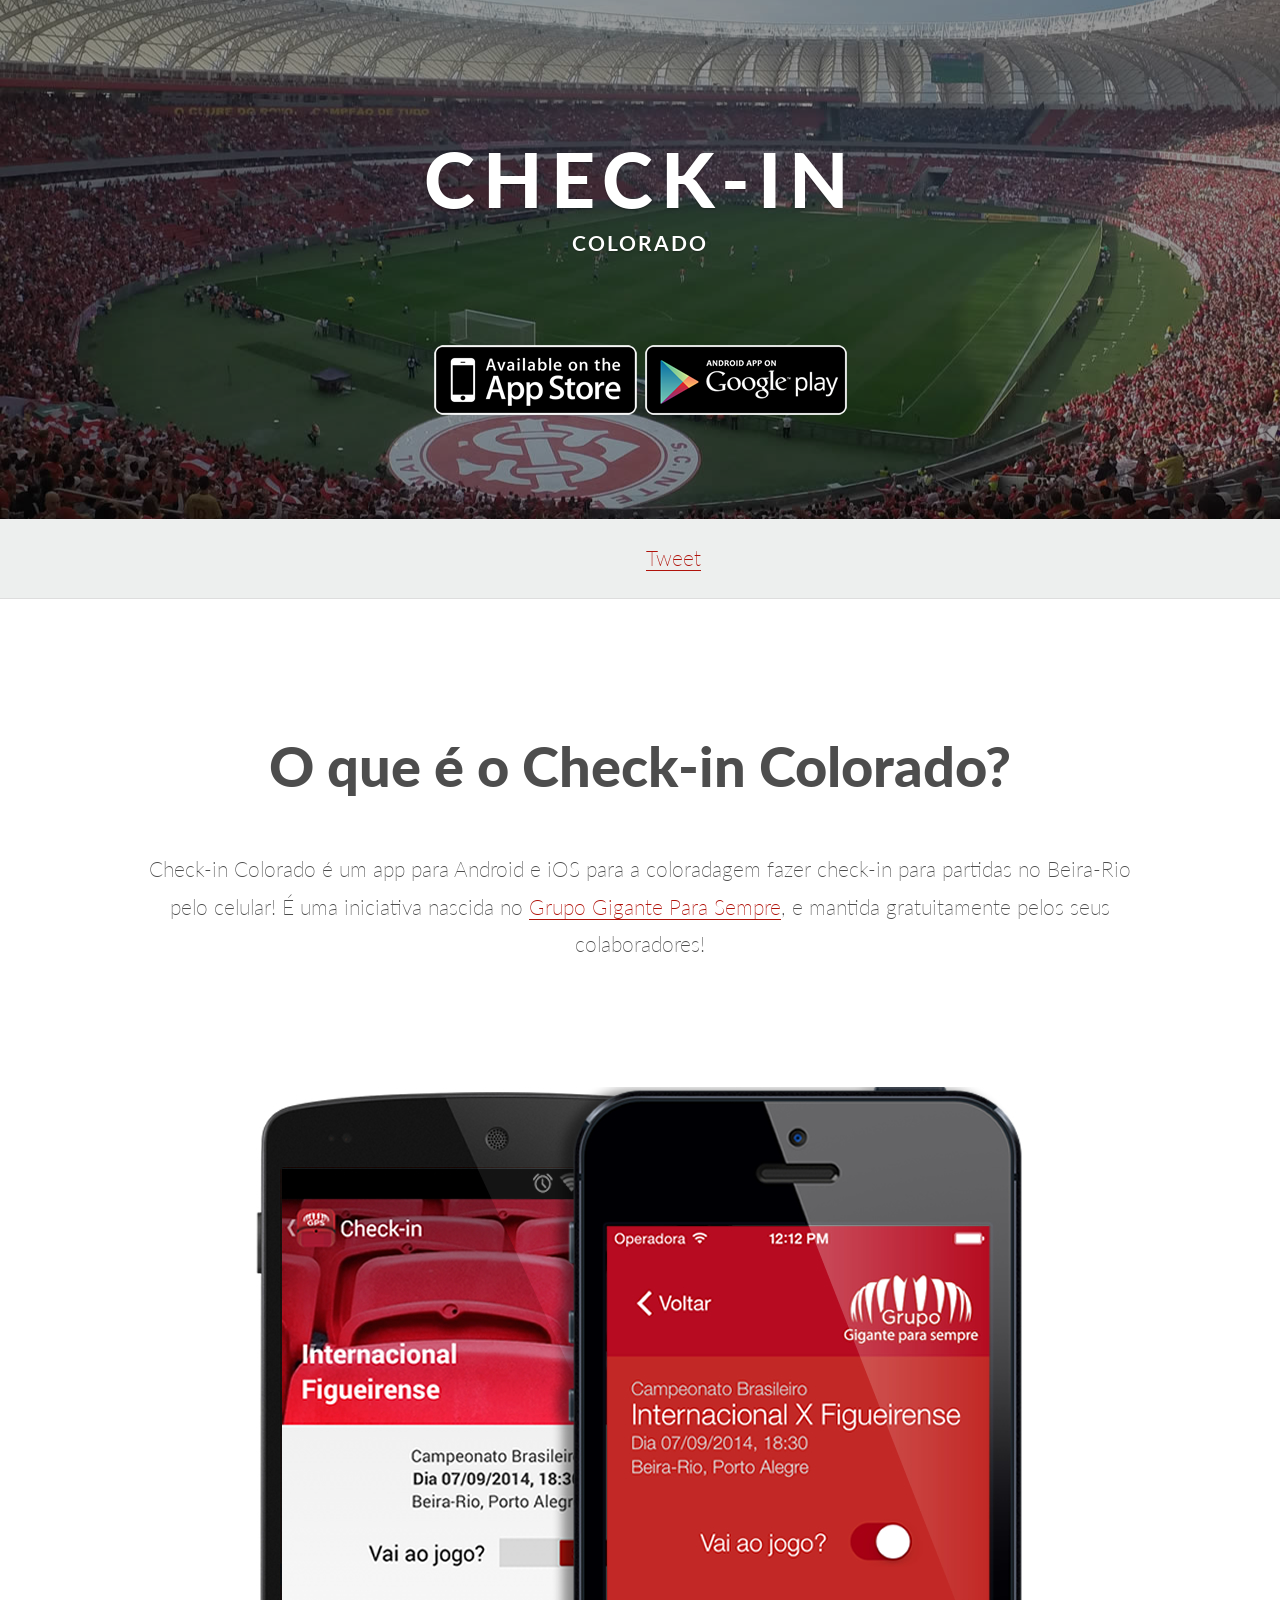
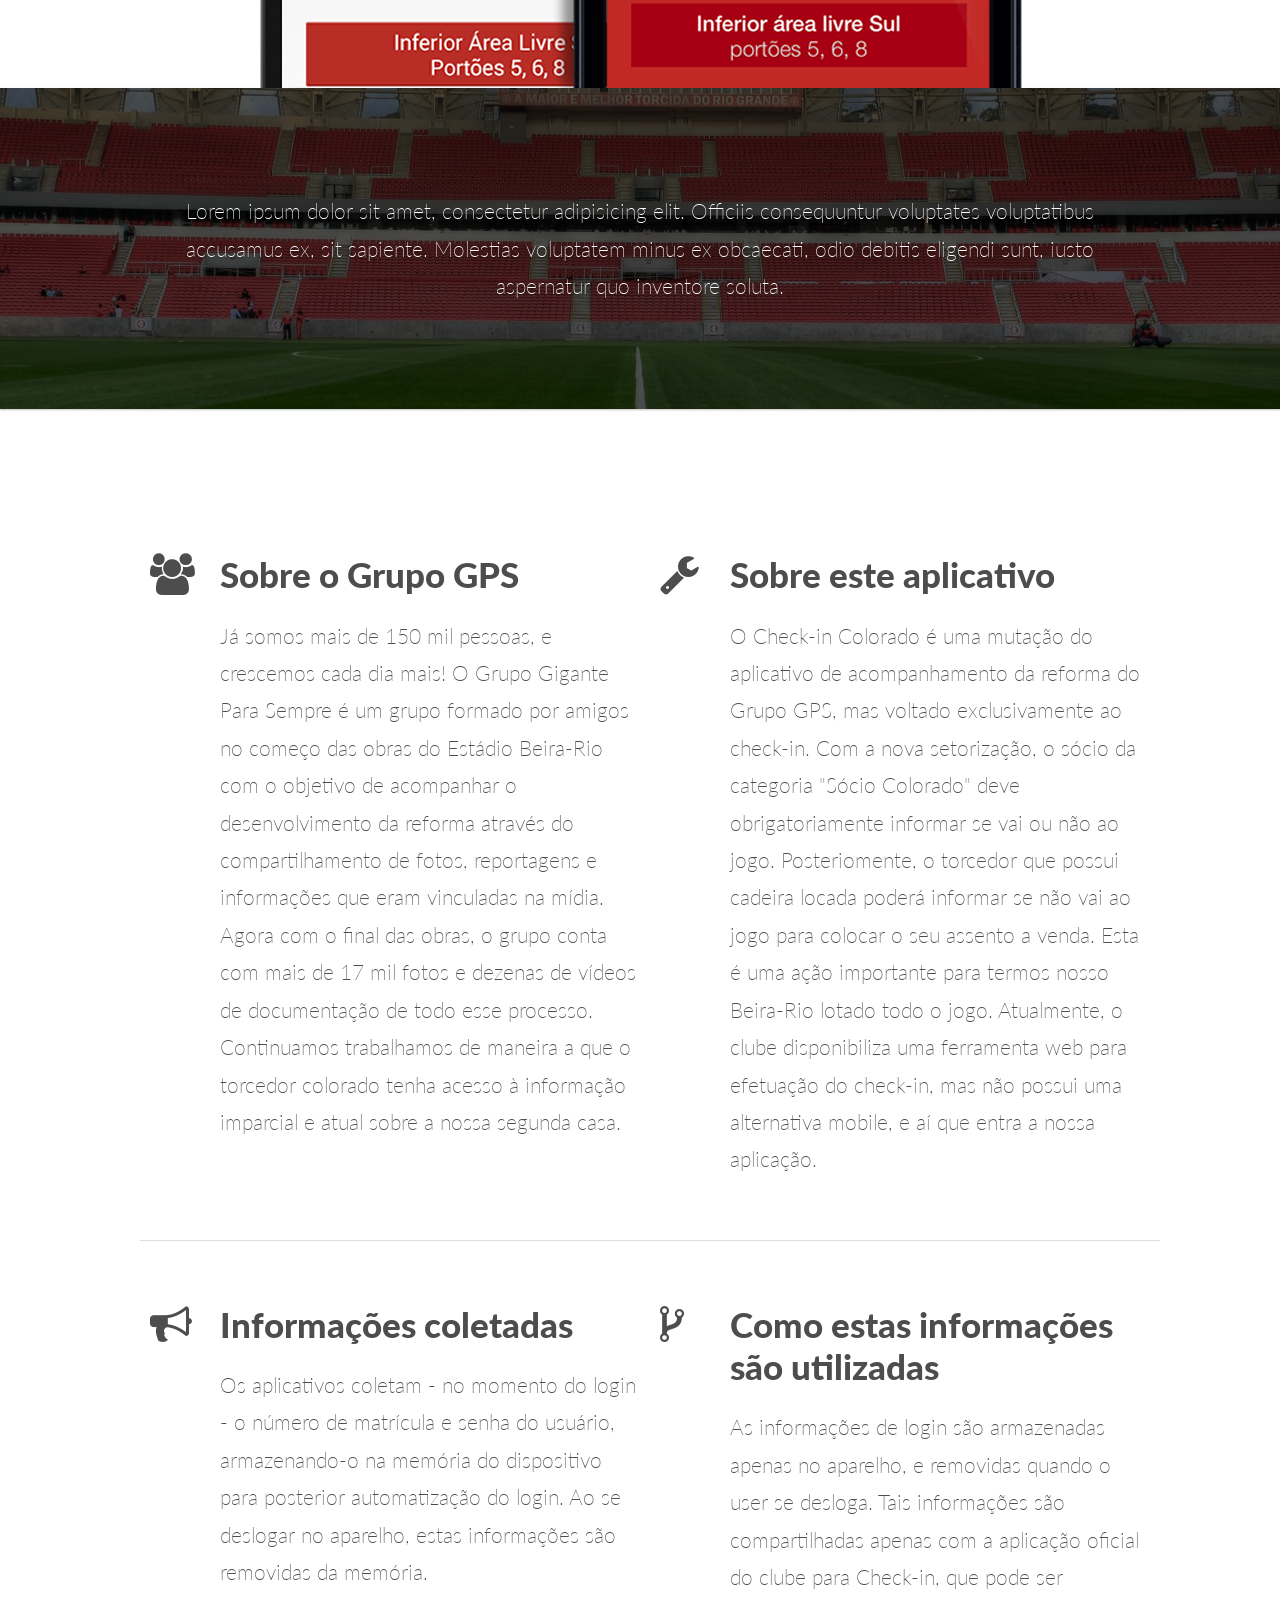
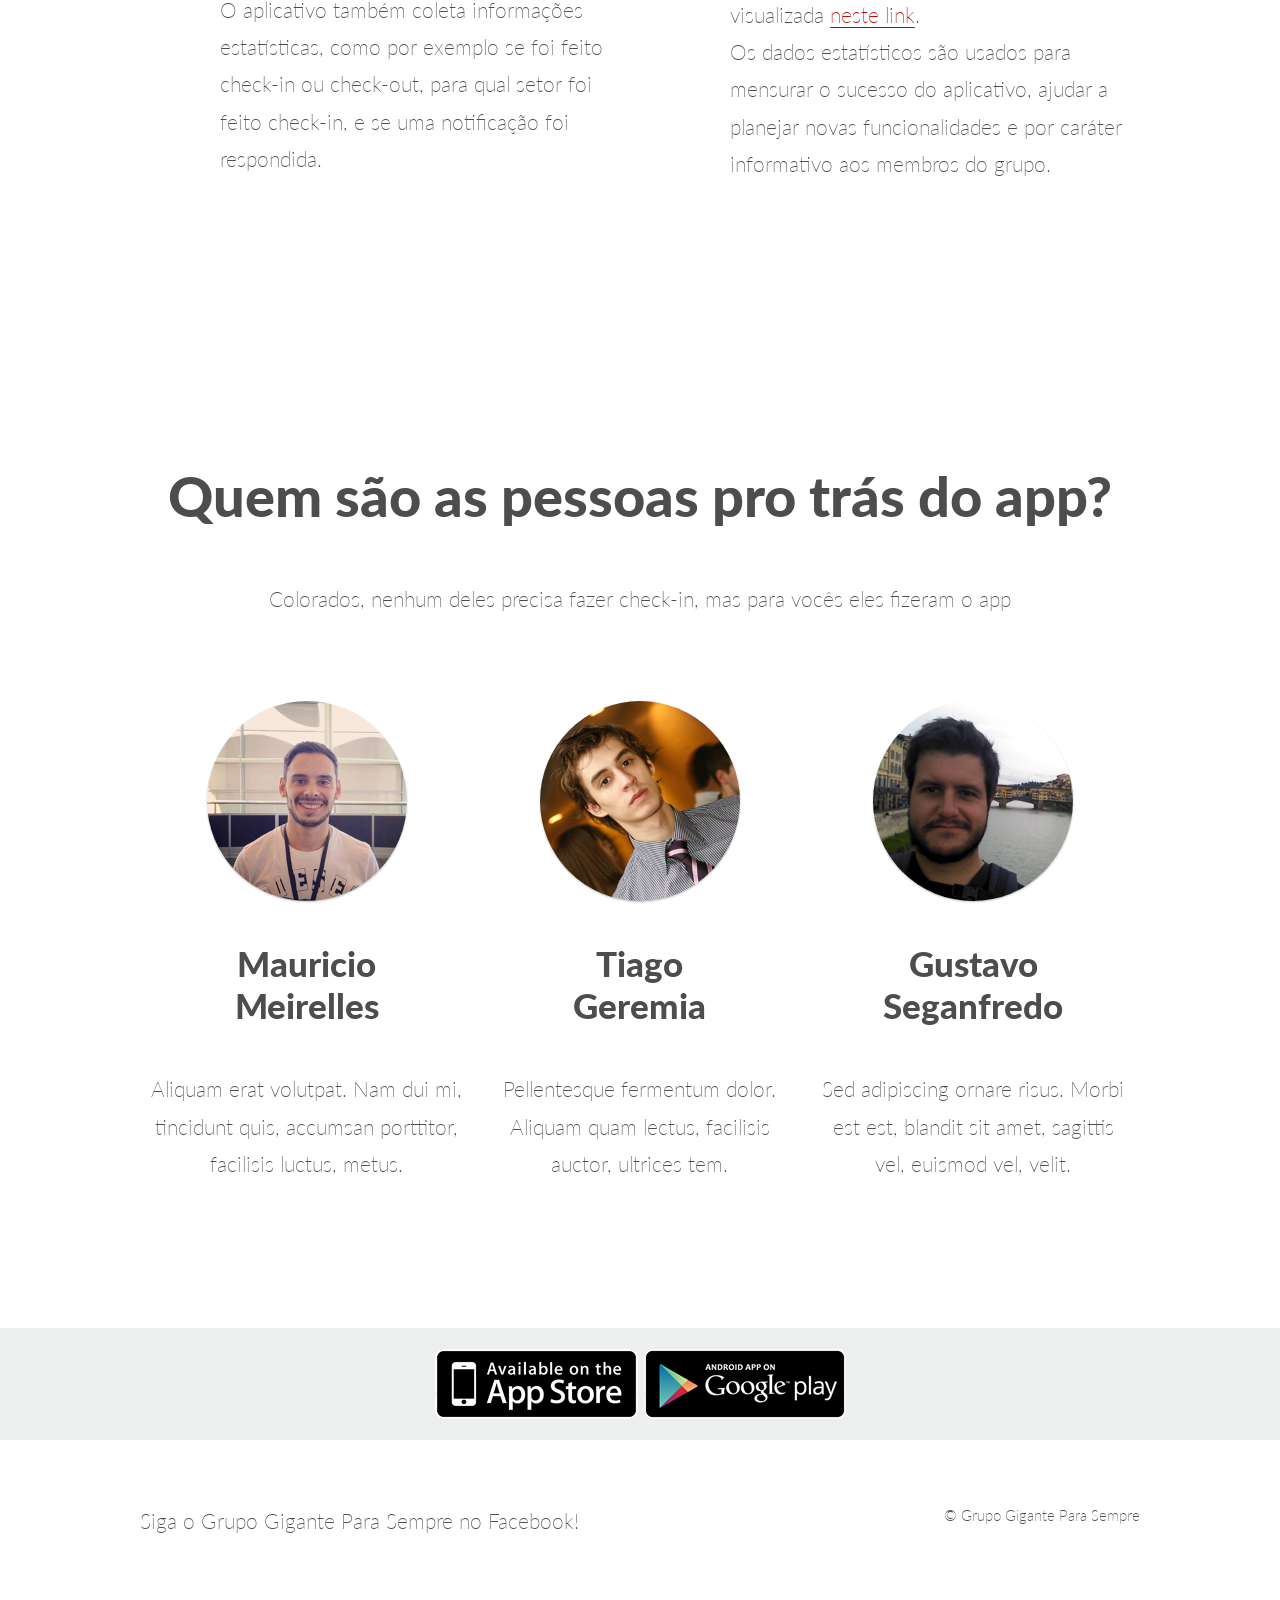
==== index.html @ a91a09bf "Colocado políticas e as caras dos manolos" ====
<!DOCTYPE html>
<!--[if lt IE 7]>      <html class="no-js lt-ie9 lt-ie8 lt-ie7"> <![endif]-->
<!--[if IE 7]>         <html class="no-js lt-ie9 lt-ie8"> <![endif]-->
<!--[if IE 8]>         <html class="no-js lt-ie9"> <![endif]-->
<!--[if gt IE 8]><!--> <html class="no-js"
                             xmlns="http://www.w3.org/1999/xhtml"
                             xmlns:og="http://ogp.me/ns#"
                             xmlns:fb="http://www.facebook.com/2008/fbml"> <!--<![endif]-->
    <head>
        
        <meta charset="utf-8">
        <meta http-equiv="X-UA-Compatible" content="IE=edge">
        
        <title>Check-in Colorado</title>

        <!-- Meta -->
        <meta name="description" content="Check-in colorado! Para você nunca mais perder um jogo por ter esquecido de fazer o Check-in :-)">
        <meta name="viewport" content="width=device-width, initial-scale=1">
        <meta name="author" content="Gustavo Seganfredo">
        <meta name="keywords" content="android, ios, iphone, ipad, check-in, beira-rio, inter, internacional, colorado">

        <!-- Facebook Meta -->
        <meta property="og:title" content="Check-in Colorado">
        <meta property="og:type" content="">
        <meta property="og:url" content="http://checkin.gpsbr.me">
        <meta property="og:image" content="http://checkin.gpsbr.me/images/promo-fb.jpg">
        <meta property="og:site_name" content="Check-in Colorado">
        <meta property="fb:admins" content="734956729">
        <meta property="fb:app_id" content="317854388384589">
        <meta property="og:description" content="Para você nunca mais perder um jogo por ter esquecido de fazer o Check-in :-)">
        <meta property="og:email" content="contato@gpsbr.me">
        <!-- <fb:like href="http://developers.facebook.com/" width="450" height="80"> -->

        <!-- CSS -->
        <link rel="stylesheet" type='text/css' href="less/master.css"/>
        
        <!-- Web fonts -->
        <link href='http://fonts.googleapis.com/css?family=Lato:300,400,900' rel='stylesheet' type='text/css'>
        <!-- <link href='less/lato.css' rel='stylesheet' type='text/css'> -->
        <link href="//netdna.bootstrapcdn.com/font-awesome/4.0.3/css/font-awesome.css" rel="stylesheet"/>
        
        <!-- Icons from http://fontawesome.io/ -->
        <!-- <link href="less/font-awesome.css" rel="stylesheet"/> -->
              
        <!-- Favicon and apple-touch icons -->
        <link rel="shortcut icon" href="images/favicon.png">
        <link rel="apple-touch-icon" href="images/favicon.png" />
        <link rel="apple-touch-icon" sizes="76x76" href="images/favicon-76.png" />
        <link rel="apple-touch-icon" sizes="120x120" href="images/favicon-120.png" />
        <link rel="apple-touch-icon" sizes="152x152" href="images/favicon-152.png" />
               
        <!-- Google Author link -->
        <link rel="author" href="http://seganfredo.net"/>
    </head>

    <body>

        <!-- facebook widgets -->
        <div id="fb-root"></div>
        <script>(function(d, s, id) {
          var js, fjs = d.getElementsByTagName(s)[0];
          if (d.getElementById(id)) return;
          js = d.createElement(s); js.id = id;
          js.src = "//connect.facebook.net/en_US/sdk.js#xfbml=1&appId=317854388384589&version=v2.0";
          fjs.parentNode.insertBefore(js, fjs);
        }(document, 'script', 'facebook-jssdk'));</script>
        
        <!-- twitter widgets -->
        <script>!function(d,s,id){var js,fjs=d.getElementsByTagName(s)[0],p=/^http:/.test(d.location)?'http':'https';if(!d.getElementById(id)){js=d.createElement(s);js.id=id;js.src=p+'://platform.twitter.com/widgets.js';fjs.parentNode.insertBefore(js,fjs);}}(document, 'script', 'twitter-wjs');</script>
        
        <!--[if lt IE 7]>
            <p class="browsehappy">You are using an <strong>outdated</strong> browser. Please <a href="http://browsehappy.com/">upgrade your browser</a> or <a href="http://www.google.com/chrome/‎">install Google Chrome</a> to experience this site.</p>
        <![endif]-->

        <!-- Header -->
        <header id="main-header">
            <div class="container">
                <h1>Check-in</h1>
                <p>Colorado</p>
                <a href="https://itunes.apple.com/br/app/check-in-colorado/id673227528?mt=8" target="__blank"><img src="images/download-appstore.png" alt=""></a>
                <a href="https://play.google.com/store/apps/details?id=me.gpsbr.check_in" target="__blank"><img src="images/download-playstore.png" alt=""></a>
            </div>
        </header>
        
        <section class="call-to-action">
            <div class="cta-container cf">
                <ul>
                    <li><div class="fb-like" data-width="56" data-layout="box_count" data-action="like" data-show-faces="true" data-share="false"></div></li>
                    <li><a href="https://twitter.com/share" class="twitter-share-button" data-count="vertical">Tweet</a></li>
                </ul>
            </div>
        </section>
        
        <a name="about"></a>
        <section id="phones">
            <div class="container">
                <h2>O que é o Check-in Colorado?</h2>
                <p>Check-in Colorado é um app para Android e iOS para a coloradagem fazer check-in para partidas no Beira-Rio pelo celular! É uma iniciativa nascida no <a href="http://gpsbr.me" target="__blank">Grupo Gigante Para Sempre</a>, e mantida gratuitamente pelos seus colaboradores!</p>
                <img src="images/cels.jpg"/>
            </div>
        </section>
        
        <section id="summary">
            <div class="container">
                <!-- <h2></h2> -->
                <p>Lorem ipsum dolor sit amet, consectetur adipisicing elit. Officiis consequuntur voluptates voluptatibus accusamus ex, sit sapiente. Molestias voluptatem minus ex obcaecati, odio debitis eligendi sunt, iusto aspernatur quo inventore soluta.</p>
            </div>
        </section>
        
        <a name="policy"></a>
        <section id="list">
            <div class="container">
                <article>
                    <div class="list-row cf">
                        <div class="list-item">
                            <i class="fa fa-users fa-2x"></i>
                            <h3>Sobre o Grupo GPS</h3>
                            <p>Já somos mais de 150 mil pessoas, e crescemos cada dia mais! O Grupo Gigante Para Sempre é um grupo formado por amigos no começo das obras do Estádio Beira-Rio com o objetivo de acompanhar o desenvolvimento da reforma através do compartilhamento de fotos, reportagens e informações que eram vinculadas na mídia. Agora com o final das obras, o grupo conta com mais de 17 mil fotos e dezenas de vídeos de documentação de todo esse processo. Continuamos trabalhamos de maneira a que o torcedor colorado tenha acesso à informação imparcial e atual sobre a nossa segunda casa.</p>
                        </div>
                        <div class="list-item" id="last-item">
                            <i class="fa fa-wrench fa-2x"></i>
                            <h3>Sobre este aplicativo</h3>
                            <p>O Check-in Colorado é uma mutação do aplicativo de acompanhamento da reforma do Grupo GPS, mas voltado exclusivamente ao check-in. Com a nova setorização, o sócio da categoria "Sócio Colorado" deve obrigatoriamente informar se vai ou não ao jogo. Posteriomente, o torcedor que possui cadeira locada poderá informar se não vai ao jogo para colocar o seu assento a venda. Esta é uma ação importante para termos nosso Beira-Rio lotado todo o jogo. Atualmente, o clube disponibiliza uma ferramenta web para efetuação do check-in, mas não possui uma alternativa mobile, e aí que entra a nossa aplicação.</p>
                        </div>
                    </div>
                    <div class="list-row cf">
                        <div class="list-item">
                            <i class="fa fa-bullhorn fa-2x"></i>
                            <h3>Informações coletadas</h3>
                            <p>Os aplicativos coletam - no momento do login - o número de matrícula e senha do usuário, armazenando-o na memória do dispositivo para posterior automatização do login. Ao se deslogar no aparelho, estas informações são removidas da memória.</p>
                            <p>O aplicativo também coleta informações estatísticas, como por exemplo se foi feito check-in ou check-out, para qual setor foi feito check-in, e se uma notificação foi respondida.</p>
                        </div>
                        <div class="list-item">
                            <i class="fa fa-code-fork fa-2x"></i>
                            <h3>Como estas informações são utilizadas</h3>
                            <p>As informações de login são armazenadas apenas no aparelho, e removidas quando o user se desloga. Tais informações são compartilhadas apenas com a aplicação oficial do clube para Check-in, que pode ser visualizada <a href="http://internacional.com.br/checkincolorado" target="_blank">neste link</a>.</p>
                            <p>Os dados estatísticos são usados para mensurar o sucesso do aplicativo, ajudar a planejar novas funcionalidades e por caráter informativo aos membros do grupo.</p>
                        </div>
                    </div>
                </article>
            </div>
        </section>

        <a name="developers"></a>
        <section id="three-images">
            <div class="container">
                <header class="body-header">
                    <h2>Quem são as pessoas pro trás do app?</h2>
                    <p>Colorados, nenhum deles precisa fazer check-in, mas para vocês eles fizeram o app</p>
                </header>
                <article class="cf">
                    <div class="img-circle-div">
                        <img src="images/mauricio.jpg"/>
                        <h3>Mauricio<br>Meirelles</h3>
                        <p>Aliquam erat volutpat. Nam dui mi, tincidunt quis, accumsan porttitor, facilisis luctus, metus.</p>
                    </div>
                    <div class="img-circle-div">
                        <img src="images/geremia.jpg"/>
                        <h3>Tiago<br>Geremia</h3>
                        <p>Pellentesque fermentum dolor. Aliquam quam lectus, facilisis auctor, ultrices tem.</p>
                    </div>
                    <div class="img-circle-div">
                        <img src="images/gustavo.jpg"/>
                        <h3>Gustavo<br>Seganfredo</h3>
                        <p>Sed adipiscing ornare risus. Morbi est est, blandit sit amet, sagittis vel, euismod vel, velit.</p>
                    </div>
                </article>
            </div>
        </section>        
        
        <section class="call-to-action cta-2">
            <div class="cta-container cf">
                <a href="https://itunes.apple.com/br/app/check-in-colorado/id673227528?mt=8" target="__blank"><img src="images/download-appstore.png" alt=""></a>
                <a href="https://play.google.com/store/apps/details?id=me.gpsbr.check_in" target="__blank"><img src="images/download-playstore.png" alt=""></a>
            </div>
        </section>
        
        <!-- Footer -->
        <footer>
            <div class="container">
                <div class="social-boat" style="margin-bottom:50px">
                    <div class="facebook">
                        Siga o Grupo Gigante Para Sempre no Facebook!<br>
                        <div class="fb-follow" data-href="https://www.facebook.com/BeiraRioGiganteParaSempreSci" data-colorscheme="light" data-layout="standard" data-show-faces="true"></div>
                    </div>
                </div>
                <div id="footer-text" class="small">
                <p>&copy; Grupo Gigante Para Sempre</p>
                </div>
            </div>
        </footer>


        <!-- Reference jQuery -->
        <script src="//ajax.googleapis.com/ajax/libs/jquery/1.10.2/jquery.min.js"></script>
        <!-- <script src="js/jquery-1.10.2.min.js"></script> -->
        <script>window.jQuery || document.write('<script src="js/jquery-1.10.2.min.js"><\/script>')</script>
        
        <!-- Reference Javascript -->
        <script type="text/javascript" src="js/jquery.event.move.js"></script>
        <script type="text/javascript" src="js/jquery.event.swipe.js"></script>
        <script type="text/javascript" src="js/unslider.js"></script>
        
        <!-- Google Analytics -->
        <script>
            (function(b,o,i,l,e,r){b.GoogleAnalyticsObject=l;b[l]||(b[l]=
            function(){(b[l].q=b[l].q||[]).push(arguments)});b[l].l=+new Date;
            e=o.createElement(i);r=o.getElementsByTagName(i)[0];
            e.src='//www.google-analytics.com/analytics.js';
            r.parentNode.insertBefore(e,r)}(window,document,'script','ga'));
            ga('create','UA-42184575-4');ga('send','pageview');
        </script>
        
    </body>

</html>
---- less/master.css ----
/*! normalize.css v2.1.3 | MIT License | git.io/normalize */
/* ==========================================================================
   HTML5 display definitions
   ========================================================================== */
/**
 * Correct `block` display not defined in IE 8/9.
 */
article,
aside,
details,
figcaption,
figure,
footer,
header,
hgroup,
main,
nav,
section,
summary {
  display: block;
}
/**
 * Correct `inline-block` display not defined in IE 8/9.
 */
audio,
canvas,
video {
  display: inline-block;
}
/**
 * Prevent modern browsers from displaying `audio` without controls.
 * Remove excess height in iOS 5 devices.
 */
audio:not([controls]) {
  display: none;
  height: 0;
}
/**
 * Address `[hidden]` styling not present in IE 8/9.
 * Hide the `template` element in IE, Safari, and Firefox < 22.
 */
[hidden],
template {
  display: none;
}
/* ==========================================================================
   Base
   ========================================================================== */
/**
 * 1. Set default font family to sans-serif.
 * 2. Prevent iOS text size adjust after orientation change, without disabling
 *    user zoom.
 */
html {
  font-family: sans-serif;
  /* 1 */
  -ms-text-size-adjust: 100%;
  /* 2 */
  -webkit-text-size-adjust: 100%;
  /* 2 */
}
/**
 * Remove default margin.
 */
body {
  margin: 0;
}
/* ==========================================================================
   Links
   ========================================================================== */
/**
 * Remove the gray background color from active links in IE 10.
 */
a {
  background: transparent;
}
/**
 * Address `outline` inconsistency between Chrome and other browsers.
 */
a:focus {
  outline: thin dotted;
}
/**
 * Improve readability when focused and also mouse hovered in all browsers.
 */
a:active,
a:hover {
  outline: 0;
}
/* ==========================================================================
   Typography
   ========================================================================== */
/**
 * Address variable `h1` font-size and margin within `section` and `article`
 * contexts in Firefox 4+, Safari 5, and Chrome.
 */
h1 {
  font-size: 2em;
  margin: 0.67em 0;
}
/**
 * Address styling not present in IE 8/9, Safari 5, and Chrome.
 */
abbr[title] {
  border-bottom: 1px dotted;
}
/**
 * Address style set to `bolder` in Firefox 4+, Safari 5, and Chrome.
 */
b,
strong {
  font-weight: bold;
}
/**
 * Address styling not present in Safari 5 and Chrome.
 */
dfn {
  font-style: italic;
}
/**
 * Address differences between Firefox and other browsers.
 */
hr {
  -moz-box-sizing: content-box;
  box-sizing: content-box;
  height: 0;
}
/**
 * Address styling not present in IE 8/9.
 */
mark {
  background: #ff0;
  color: #000;
}
/**
 * Correct font family set oddly in Safari 5 and Chrome.
 */
code,
kbd,
pre,
samp {
  font-family: monospace, serif;
  font-size: 1em;
}
/**
 * Improve readability of pre-formatted text in all browsers.
 */
pre {
  white-space: pre-wrap;
}
/**
 * Set consistent quote types.
 */
q {
  quotes: "\201C" "\201D" "\2018" "\2019";
}
/**
 * Address inconsistent and variable font size in all browsers.
 */
small {
  font-size: 80%;
}
/**
 * Prevent `sub` and `sup` affecting `line-height` in all browsers.
 */
sub,
sup {
  font-size: 75%;
  line-height: 0;
  position: relative;
  vertical-align: baseline;
}
sup {
  top: -0.5em;
}
sub {
  bottom: -0.25em;
}
/* ==========================================================================
   Embedded content
   ========================================================================== */
/**
 * Remove border when inside `a` element in IE 8/9.
 */
img {
  border: 0;
}
/**
 * Correct overflow displayed oddly in IE 9.
 */
svg:not(:root) {
  overflow: hidden;
}
/* ==========================================================================
   Figures
   ========================================================================== */
/**
 * Address margin not present in IE 8/9 and Safari 5.
 */
figure {
  margin: 0;
}
/* ==========================================================================
   Forms
   ========================================================================== */
/**
 * Define consistent border, margin, and padding.
 */
fieldset {
  border: 1px solid #c0c0c0;
  margin: 0 2px;
  padding: 0.35em 0.625em 0.75em;
}
/**
 * 1. Correct `color` not being inherited in IE 8/9.
 * 2. Remove padding so people aren't caught out if they zero out fieldsets.
 */
legend {
  border: 0;
  /* 1 */
  padding: 0;
  /* 2 */
}
/**
 * 1. Correct font family not being inherited in all browsers.
 * 2. Correct font size not being inherited in all browsers.
 * 3. Address margins set differently in Firefox 4+, Safari 5, and Chrome.
 */
button,
input,
select,
textarea {
  font-family: inherit;
  /* 1 */
  font-size: 100%;
  /* 2 */
  margin: 0;
  /* 3 */
}
/**
 * Address Firefox 4+ setting `line-height` on `input` using `!important` in
 * the UA stylesheet.
 */
button,
input {
  line-height: normal;
}
/**
 * Address inconsistent `text-transform` inheritance for `button` and `select`.
 * All other form control elements do not inherit `text-transform` values.
 * Correct `button` style inheritance in Chrome, Safari 5+, and IE 8+.
 * Correct `select` style inheritance in Firefox 4+ and Opera.
 */
button,
select {
  text-transform: none;
}
/**
 * 1. Avoid the WebKit bug in Android 4.0.* where (2) destroys native `audio`
 *    and `video` controls.
 * 2. Correct inability to style clickable `input` types in iOS.
 * 3. Improve usability and consistency of cursor style between image-type
 *    `input` and others.
 */
button,
html input[type="button"],
input[type="reset"],
input[type="submit"] {
  -webkit-appearance: button;
  /* 2 */
  cursor: pointer;
  /* 3 */
}
/**
 * Re-set default cursor for disabled elements.
 */
button[disabled],
html input[disabled] {
  cursor: default;
}
/**
 * 1. Address box sizing set to `content-box` in IE 8/9/10.
 * 2. Remove excess padding in IE 8/9/10.
 */
input[type="checkbox"],
input[type="radio"] {
  box-sizing: border-box;
  /* 1 */
  padding: 0;
  /* 2 */
}
/**
 * 1. Address `appearance` set to `searchfield` in Safari 5 and Chrome.
 * 2. Address `box-sizing` set to `border-box` in Safari 5 and Chrome
 *    (include `-moz` to future-proof).
 */
input[type="search"] {
  -webkit-appearance: textfield;
  /* 1 */
  -moz-box-sizing: content-box;
  -webkit-box-sizing: content-box;
  /* 2 */
  box-sizing: content-box;
}
/**
 * Remove inner padding and search cancel button in Safari 5 and Chrome
 * on OS X.
 */
input[type="search"]::-webkit-search-cancel-button,
input[type="search"]::-webkit-search-decoration {
  -webkit-appearance: none;
}
/**
 * Remove inner padding and border in Firefox 4+.
 */
button::-moz-focus-inner,
input::-moz-focus-inner {
  border: 0;
  padding: 0;
}
/**
 * 1. Remove default vertical scrollbar in IE 8/9.
 * 2. Improve readability and alignment in all browsers.
 */
textarea {
  overflow: auto;
  /* 1 */
  vertical-align: top;
  /* 2 */
}
/* ==========================================================================
   Tables
   ========================================================================== */
/**
 * Remove most spacing between table cells.
 */
table {
  border-collapse: collapse;
  border-spacing: 0;
}
body {
  background-color: #fff !important;
  margin: 0;
  padding: 0;
}
::-moz-selection {
  background: #689240;
  color: white;
  text-shadow: none;
}
::selection {
  background: #689240;
  color: white;
  text-shadow: none;
}
audio,
canvas,
img,
video {
  vertical-align: middle;
}
fieldset {
  border: 0;
  margin: 0;
  padding: 0;
}
textarea {
  resize: vertical;
}
.browsehappy {
  margin: 0.2em 0;
  background: #ccc;
  color: #000;
  padding: 0.2em 0;
}
/*

This sheet: My grid system.

My grid is based on the Semantic Grid System found here: http://semantic.gs/ and explained beautifully here: http://coding.smashingmagazine.com/2011/08/23/the-semantic-grid-system-page-layout-for-tomorrow/.

How to use:

1. Specify @column-width, @gutter-width, & @columns below under "MODIFY".

2. Apply columns to each section in LESS stylesheets, like this:
article { .column(9); }
section { .column(3); }
@media screen and (max-width: 720px) {
	    article { .column(12); }
	    section { .column(12); }
}

3. For "Nested Columns" refer to http://semantic.gs/

*/
.container {
  width: 90%;
  max-width: 1000px;
  margin: auto;
}
body {
  width: 100%;
}
/*
Using local fonts? Check out Font Squirrel's webfont generator: 
      http://www.fontsquirrel.com/tools/webfont-generator

This is the proper syntax for an @font-face file
		Just create a "fonts" folder at the root,
		copy your FontName into code below and remove
		comment brackets

@font-face {
    font-family: 'FontName';
    src: url('../fonts/FontName.eot');
    src: url('../fonts/FontName.eot?iefix') format('eot'),
         url('../fonts/FontName.woff') format('woff'),
         url('../fonts/FontName.ttf') format('truetype'),
         url('../fonts/FontName.svg#webfontZam02nTh') format('svg');
    font-weight: normal;
    font-style: normal; }

*/
html {
  font-family: "Lato", "Helvetica Neue", Helvetica, sans-serif;
  font-weight: 200;
  font-size: 1.3em;
  line-height: 1.8;
}
/* Off-black for text. :) */
body,
select,
input,
textarea {
  color: #4d4d4d;
}
h1,
h2,
h3,
h4,
h5,
h6 {
  font-family: inherit;
  font-weight: 900;
  line-height: 1.2;
}
h1 {
  font-size: 3.7em;
}
h2 {
  font-size: 2.7em;
  margin: .9em 0 .9em 0;
}
h3 {
  font-size: 1.7em;
  margin: 1.2em 0 1.2em 0;
}
h4 {
  font-size: 1.3em;
}
h5 {
  font-size: 0.83em;
}
h6 {
  font-size: 0.75em;
}
.small {
  font-size: 0.715em;
}
a {
  color: #b0120a;
  text-decoration: none;
  border-bottom: 1px solid #b0120a;
  -webkit-transition: color 0.2s ease-out;
  -webkit-transition-property: color;
  -webkit-transition-duration: .2s;
  -webkit-transition-timing-function: ease-out;
  -webkit-transition-delay: initial;
  -moz-transition: color 0.2s ease-out;
  -o-transition: color 0.2s ease-out;
  -ms-transition: color 0.2s ease-out;
  transition: color 0.2s ease-out;
  transition-property: color;
  transition-duration: .2s;
  transition-timing-function: ease-out;
  transition-delay: initial;
}
a:hover {
  color: #680b06;
}
#main-header {
  padding: 3em 0 5em 0;
  text-transform: uppercase;
  letter-spacing: 2px;
  text-shadow: 0 0 1px rgba(0, 0, 0, 0.05), 0 1px 2px rgba(0, 0, 0, 0.3);
  color: white;
  position: relative;
  background: #000;
}
#main-header .container {
  position: relative;
  z-index: 2;
}
#main-header:after {
  content: '';
  display: block;
  position: absolute;
  top: 0;
  right: 0;
  bottom: 0;
  left: 0;
  background: url(../images/header.jpg) repeat center center;
  opacity: .6;
}
#main-header h1 {
  margin: .9em 0 0 0;
  letter-spacing: 8px;
}
#main-header p {
  font-weight: 700;
  margin: 0 0 4em 0;
}
header {
  text-align: center;
}
.body-header {
  margin: 0 0 4em 0;
}
.call-to-action {
  background: #EDEFEE;
  padding: 1em 0 1em 0;
  border-bottom: 1px solid #ddd;
}
.cta-container {
  text-align: center;
  width: 100%;
  max-width: 600px;
  margin: auto;
}
.cta-container ul {
  margin: 0em;
}
.cta-container ul li {
  margin-left: .5em;
  margin-right: .5em;
  list-style-type: none;
  display: inline-block;
  vertical-align: top;
}
.cta-2 {
  border-bottom: none;
}
#phones {
  text-align: center;
  padding: 4em 0 0 0;
}
#phones img {
  margin: 5em 0 0 0;
  width: 80%;
}
#summary {
  width: 100%;
  text-align: center;
  position: relative;
  padding: 4em 0 4em 0;
  color: white;
  box-shadow: 0 1px 2px rgba(0, 0, 0, 0.25);
  text-shadow: 0 0 1px rgba(0, 0, 0, 0.05), 0 1px 2px rgba(0, 0, 0, 0.3);
  background: #000;
}
#summary .container {
  position: relative;
  z-index: 2;
}
#summary:after {
  content: '';
  display: block;
  position: absolute;
  top: 0;
  right: 0;
  bottom: 0;
  left: 0;
  background: url(../images/mid-content.jpg) repeat center center;
  opacity: .3;
}
#summary a,
.slider a {
  color: white;
  border-bottom: 1px solid white;
}
#summary .btn,
.slider .btn {
  background: transparent;
  border: 2px solid #FCFCFC;
  -webkit-transition: background-color 0.2s ease-out;
  -webkit-transition-property: background-color;
  -webkit-transition-duration: .2s;
  -webkit-transition-timing-function: ease-out;
  -webkit-transition-delay: initial;
  -moz-transition: background-color 0.2s ease-out;
  -o-transition: background-color 0.2s ease-out;
  -ms-transition: background-color 0.2s ease-out;
  transition: background-color 0.2s ease-out;
  transition-property: background-color;
  transition-duration: .2s;
  transition-timing-function: ease-out;
  transition-delay: initial;
}
#summary .btn:hover,
.slider .btn:hover {
  background: rgba(255, 255, 255, 0.2);
  color: white;
}
#three-images {
  padding: 4em 0 6em 0;
}
.img-circle-div {
  display: inline;
  float: left;
  width: 31.37254902%;
  margin: 0 0.98039216%;
  *width: 31.32046569%;
  *margin: 0 0.92830882%;
  text-align: center;
}
#three-images img {
  border-radius: 50%;
  max-width: 200px;
  box-shadow: 0 1px 2px rgba(0, 0, 0, 0.25);
}
#slider-main {
  padding: 4em 0 3em 0;
  color: white;
}
.slider {
  position: relative;
  overflow: auto;
  color: white;
  text-align: center;
  box-shadow: 0 1px 2px rgba(0, 0, 0, 0.25);
  text-shadow: 0 0 1px rgba(0, 0, 0, 0.05), 0 1px 2px rgba(0, 0, 0, 0.3);
}
.slider ul {
  list-style-type: none !important;
  padding: 0;
  margin: 0;
}
.slider li {
  list-style: none !important;
  height: 25em;
  position: relative;
}
.slider ul li {
  float: left;
  padding-top: 8em;
}
.slider h2,
.slider p {
  width: 90%;
  max-width: 1000px;
}
.slider h2 {
  margin: .9em auto .9em auto;
}
.slider p {
  margin: 0em auto 2.7em auto;
}
#left-arrow,
#right-arrow {
  position: absolute;
  z-index: 100;
  margin-top: 15em;
}
#left-arrow {
  background-position: 0 0;
  left: 40px;
}
#right-arrow {
  background-position: 0 0;
  right: 40px;
}
#left-arrow a,
#right-arrow a {
  color: white;
  border-bottom: none;
}
.slide h2,
.slide p,
.slide a {
  position: relative;
  z-index: 2;
}
.slide:after {
  content: '';
  display: block;
  position: absolute;
  top: 0;
  right: 0;
  bottom: 0;
  left: 0;
}
#slide1 {
  background: #547293;
}
#slide1:after {
  background: url(../images/slide1.jpg) repeat center center;
  opacity: .3;
}
#slide2 {
  background: #C1B04D;
}
#slide2:after {
  background: url(../images/slide2.jpg) repeat center center;
  opacity: .3;
}
#slide3 {
  background: #89587E;
}
#slide3:after {
  background: url(../images/slide3.jpg) repeat center center;
  opacity: .3;
}
#slide4 {
  background: #AA7742;
}
#slide4:after {
  background: url(../images/slide4.jpg) repeat center center;
  opacity: .3;
}
#list {
  padding: 4em 0 4em 0;
}
#list i {
  position: absolute;
}
#list h3 {
  margin: 0 0 20px 70px;
}
#list article p {
  margin: 0 0 0 70px;
}
.list-row {
  display: block;
  width: 101.96078431%;
  margin: 0 -0.98039216%;
  *width: 101.90870098%;
  *margin: 0 -1.03247549%;
  *zoom: 1;
  margin: 3em 0 3em 0;
  padding: 0 0 3em 0;
  border-bottom: 1px solid #ddd;
}
.list-row:last-child {
  border-bottom: 0;
  padding: 0;
}
.list-item {
  display: inline;
  float: left;
  width: 48.03921569%;
  margin: 0 0.98039216%;
  *width: 47.98713235%;
  *margin: 0 0.92830882%;
}
hr {
  color: #ddd;
}
footer {
  padding: 3em 0 3em 0;
  height: 25px;
}
.social-boat {
  float: left;
}
.social-boat div {
  display: inline-block;
}
#footer-text {
  float: right;
}
#footer-text p {
  margin: 0;
}
@media (max-width: 610px) {
  #left-arrow,
  #right-arrow {
    display: none;
  }
  .slider h2,
  .slider p {
    width: 90%;
  }
  .slider ul li {
    padding-top: 5em;
  }
  .slider li {
    height: 29em;
  }
  .body-header {
    margin: 0 0 2.5em 0;
  }
  #phones {
    padding: 2.5em 0 0 0;
  }
  #phones img {
    margin: 3em 0 0 0;
  }
  #summary {
    padding: 2.5em 0 5em 0;
  }
  #three-images {
    padding: 2.5em 0 2em 0;
  }
  .img-circle-div p {
    margin-bottom: 3em;
  }
  #list {
    padding: 2.5em 0 2em 0;
  }
  #list header {
    margin-bottom: 1.5em;
  }
  .list-item {
    padding: 2em 0 2em 0 !important;
  }
}
@media (max-width: 640px) {
  .call-to-action {
    text-align: center;
  }
  .call-to-action p {
    float: none;
    margin-top: 0;
  }
  .call-to-action a {
    float: none;
    margin-bottom: 15px;
  }
  footer {
    text-align: center;
    height: 20px;
  }
  .social-boat {
    display: none;
  }
  #footer-text {
    float: none;
  }
}
@media (max-width: 850px) {
  .img-circle-div {
    display: inline;
    float: left;
    width: 98.03921569%;
    margin: 0 0.98039216%;
    *width: 97.98713235%;
    *margin: 0 0.92830882%;
    text-align: center;
  }
  h1 {
    font-size: 3.1em;
  }
  h2 {
    font-size: 2.1em;
  }
  h3 {
    font-size: 1.1em;
  }
  html {
    font-size: 1.1em;
  }
  ::selection {
    background: #fff;
    color: #4d4d4d;
    text-shadow: none;
  }
}
@media (max-width: 1065px) {
  .list-row {
    border-bottom: 0;
    padding: 0;
    margin: 0;
  }
  .list-item {
    display: inline;
    float: left;
    width: 98.03921569%;
    margin: 0 0.98039216%;
    *width: 97.98713235%;
    *margin: 0 0.92830882%;
    border-bottom: 1px solid #ddd;
    padding: 3em 0 3em 0;
  }
  #last-item {
    border-bottom: 0;
    padding-bottom: 0;
  }
  #left-arrow {
    background-position: 0 0;
    left: 20px;
  }
  #right-arrow {
    background-position: 0 0;
    right: 20px;
  }
  .slider h2,
  .slider p {
    width: 80%;
  }
}
.btn {
  display: inline-block;
  padding: 15px 20px;
  color: white;
  margin: 5px 0 0 0;
  font-family: "Lato", "Helvetica Neue", Helvetica, sans-serif;
  line-height: 1.8;
  text-align: center;
  font-weight: 400;
  text-decoration: none;
  text-shadow: 0 0 1px rgba(0, 0, 0, 0.05), 0 1px 2px rgba(0, 0, 0, 0.3);
  background: #79a94b;
  vertical-align: middle;
  cursor: pointer;
  border: .1em solid #689240;
  border-radius: .3em;
  white-space: nowrap;
  -webkit-transition: background-color 0.2s ease-out;
  -webkit-transition-property: background-color;
  -webkit-transition-duration: .2s;
  -webkit-transition-timing-function: ease-out;
  -webkit-transition-delay: initial;
  -moz-transition: background-color 0.2s ease-out;
  -o-transition: background-color 0.2s ease-out;
  -ms-transition: background-color 0.2s ease-out;
  transition: background-color 0.2s ease-out;
  transition-property: background-color;
  transition-duration: .2s;
  transition-timing-function: ease-out;
  transition-delay: initial;
}
.btn:hover,
:focus {
  text-decoration: none;
  background: #689240;
  color: white;
}
.btn:active,
.active {
  outline: 0;
  background-image: none;
}
fieldset {
  padding: 0;
  margin: 0;
  border: 0;
}
legend {
  display: block;
  width: 100%;
  padding: 0;
  margin-bottom: 2em;
  font-size: 1.95em;
  line-height: inherit;
  border: 0;
}
label {
  display: inline-block;
  margin-bottom: 5px;
  font-weight: bold;
}
textarea {
  height: auto;
}
input[type="radio"],
input[type="checkbox"] {
  margin: 4px 0 0;
  margin-top: 1px \9;
  /* IE8-9 */
  line-height: normal;
}
input[type="file"] {
  display: block;
}
select[multiple],
select[size] {
  height: auto;
}
select optgroup {
  font-size: inherit;
  font-style: inherit;
  font-family: inherit;
}
input[type="number"]::-webkit-outer-spin-button,
input[type="number"]::-webkit-inner-spin-button {
  height: auto;
}
.cf:before,
.cf:after {
  content: "";
  display: table;
}
.cf:after {
  clear: both;
}
.cf {
  *zoom: 1;
}
@media print {
  * {
    background: transparent !important;
    color: #000 !important;
    /* Black prints faster: h5bp.com/s */
    box-shadow: none !important;
    text-shadow: none !important;
  }
  a,
  a:visited {
    text-decoration: underline;
  }
  a[href]:after {
    content: " (" attr(href) ")";
  }
  abbr[title]:after {
    content: " (" attr(title) ")";
  }
  /*
     * Don't show links for images, or javascript/internal links
     */
  .ir a:after,
  a[href^="javascript:"]:after,
  a[href^="#"]:after {
    content: "";
  }
  pre,
  blockquote {
    border: 1px solid #999;
    page-break-inside: avoid;
  }
  thead {
    display: table-header-group;
    /* h5bp.com/t */
  }
  tr,
  img {
    page-break-inside: avoid;
  }
  img {
    max-width: 100% !important;
  }
  @page {
    margin: 0.5cm;
  }
  p,
  h2,
  h3 {
    orphans: 3;
    widows: 3;
  }
  h2,
  h3 {
    page-break-after: avoid;
  }
}
---- less/lato.css ----
/* latin-ext */
@font-face {
  font-family: 'Lato';
  font-style: normal;
  font-weight: 300;
  src: local('Lato Light'), local('Lato-Light'), url(http://fonts.gstatic.com/s/lato/v10/2hXzmNaFRuKTSBR9nRGO-A.woff2) format('woff2');
  unicode-range: U+0100-024F, U+1E00-1EFF, U+20A0-20AB, U+20AD-20CF, U+2C60-2C7F, U+A720-A7FF;
}
/* latin */
@font-face {
  font-family: 'Lato';
  font-style: normal;
  font-weight: 300;
  src: local('Lato Light'), local('Lato-Light'), url(http://fonts.gstatic.com/s/lato/v10/EsvMC5un3kjyUhB9ZEPPwg.woff2) format('woff2');
  unicode-range: U+0000-00FF, U+0131, U+0152-0153, U+02C6, U+02DA, U+02DC, U+2000-206F, U+2074, U+20AC, U+2212, U+2215, U+E0FF, U+EFFD, U+F000;
}
/* latin-ext */
@font-face {
  font-family: 'Lato';
  font-style: normal;
  font-weight: 400;
  src: local('Lato Regular'), local('Lato-Regular'), url(http://fonts.gstatic.com/s/lato/v10/ayfRv9GMahGqd-q6YxHjSg.woff2) format('woff2');
  unicode-range: U+0100-024F, U+1E00-1EFF, U+20A0-20AB, U+20AD-20CF, U+2C60-2C7F, U+A720-A7FF;
}
/* latin */
@font-face {
  font-family: 'Lato';
  font-style: normal;
  font-weight: 400;
  src: local('Lato Regular'), local('Lato-Regular'), url(http://fonts.gstatic.com/s/lato/v10/1YwB1sO8YE1Lyjf12WNiUA.woff2) format('woff2');
  unicode-range: U+0000-00FF, U+0131, U+0152-0153, U+02C6, U+02DA, U+02DC, U+2000-206F, U+2074, U+20AC, U+2212, U+2215, U+E0FF, U+EFFD, U+F000;
}
/* latin-ext */
@font-face {
  font-family: 'Lato';
  font-style: normal;
  font-weight: 900;
  src: local('Lato Black'), local('Lato-Black'), url(http://fonts.gstatic.com/s/lato/v10/FwqtLrCC0_ISf339uHkSZw.woff2) format('woff2');
  unicode-range: U+0100-024F, U+1E00-1EFF, U+20A0-20AB, U+20AD-20CF, U+2C60-2C7F, U+A720-A7FF;
}
/* latin */
@font-face {
  font-family: 'Lato';
  font-style: normal;
  font-weight: 900;
  src: local('Lato Black'), local('Lato-Black'), url(http://fonts.gstatic.com/s/lato/v10/tI4j516nok_GrVf4dhunkg.woff2) format('woff2');
  unicode-range: U+0000-00FF, U+0131, U+0152-0153, U+02C6, U+02DA, U+02DC, U+2000-206F, U+2074, U+20AC, U+2212, U+2215, U+E0FF, U+EFFD, U+F000;
}
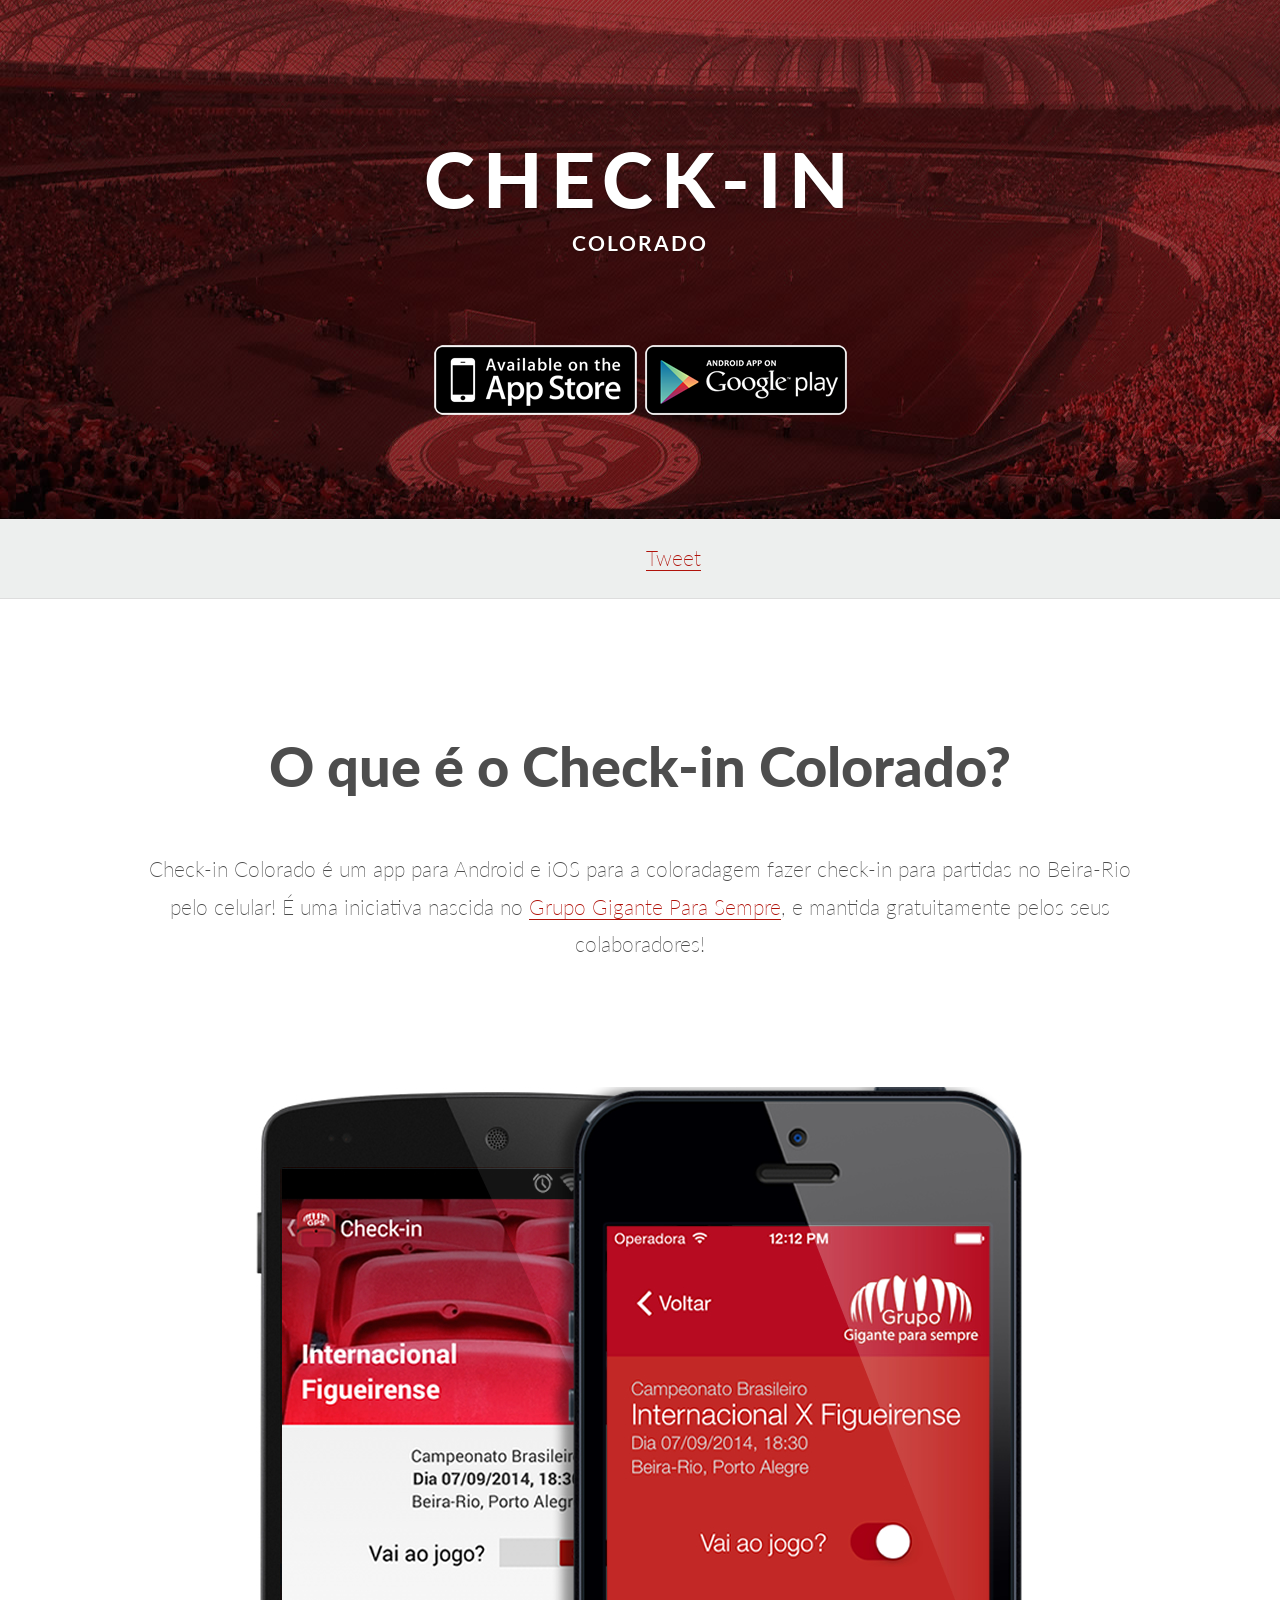
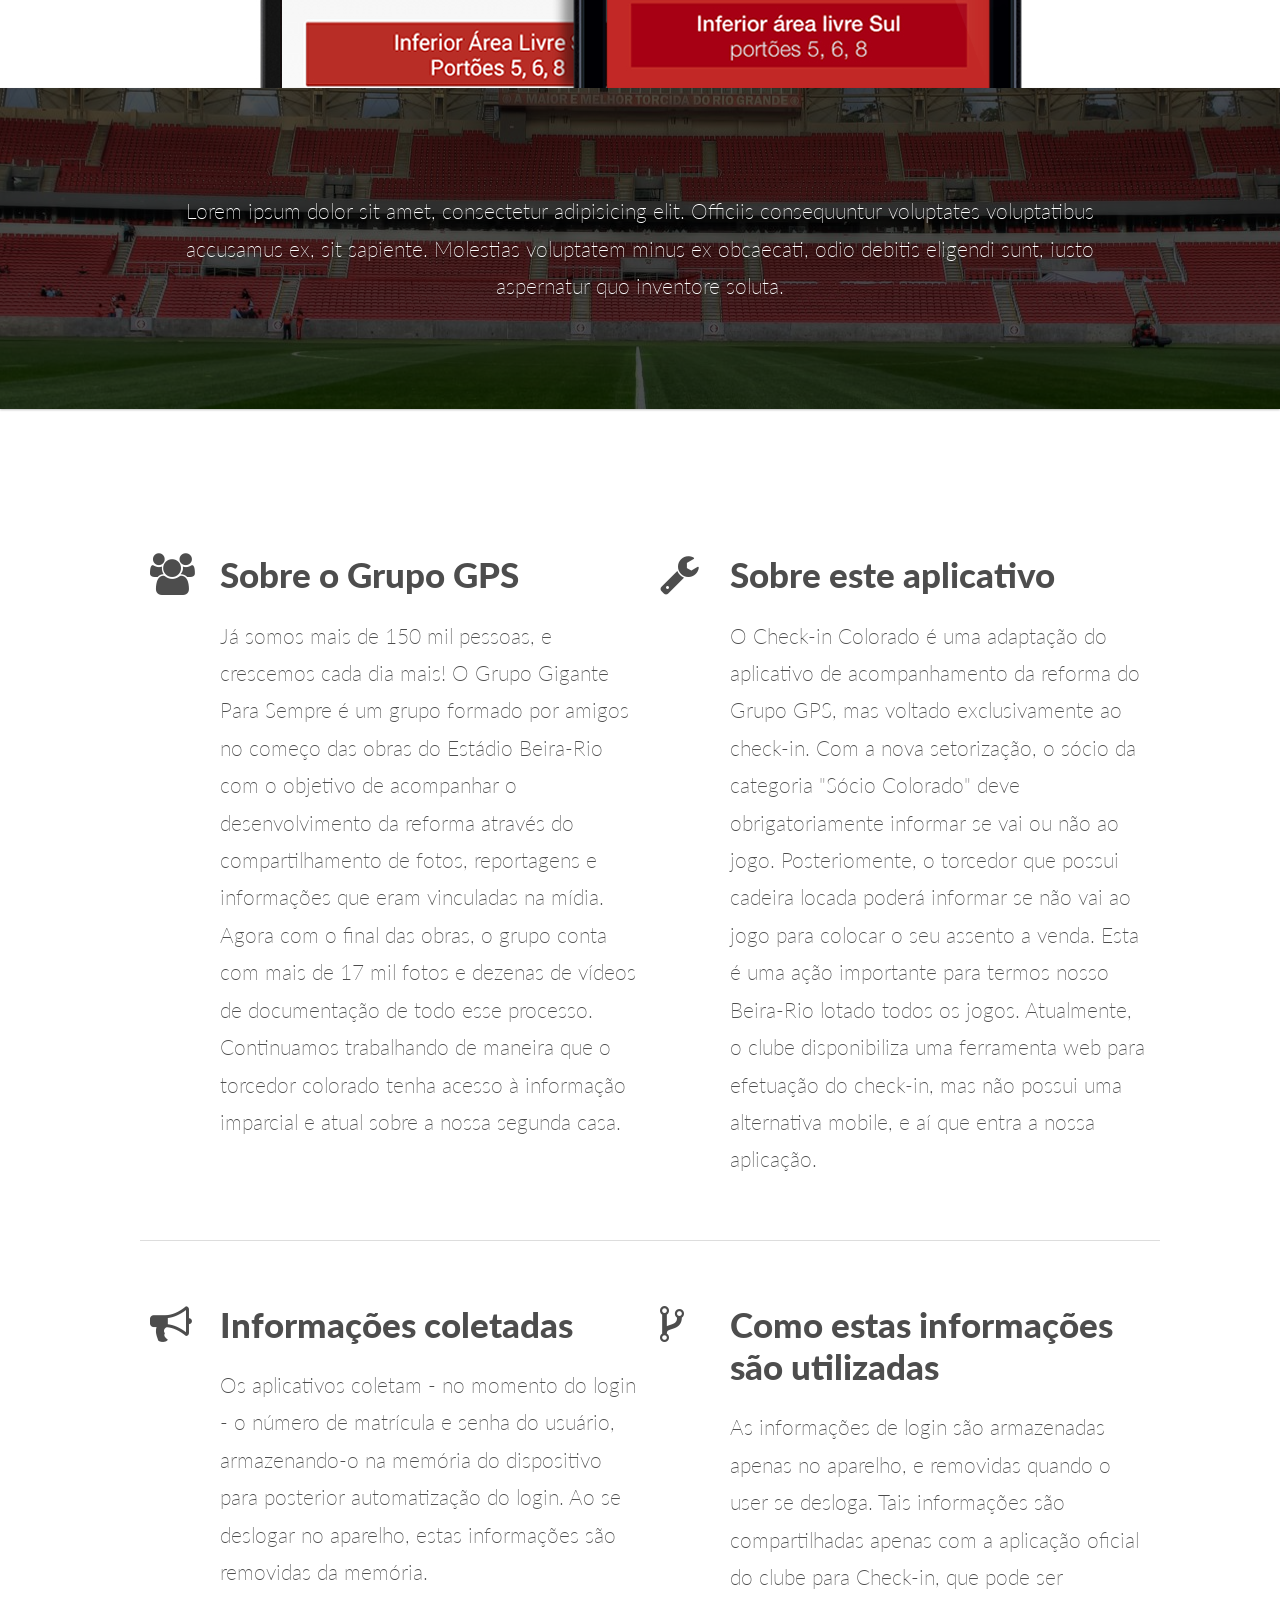
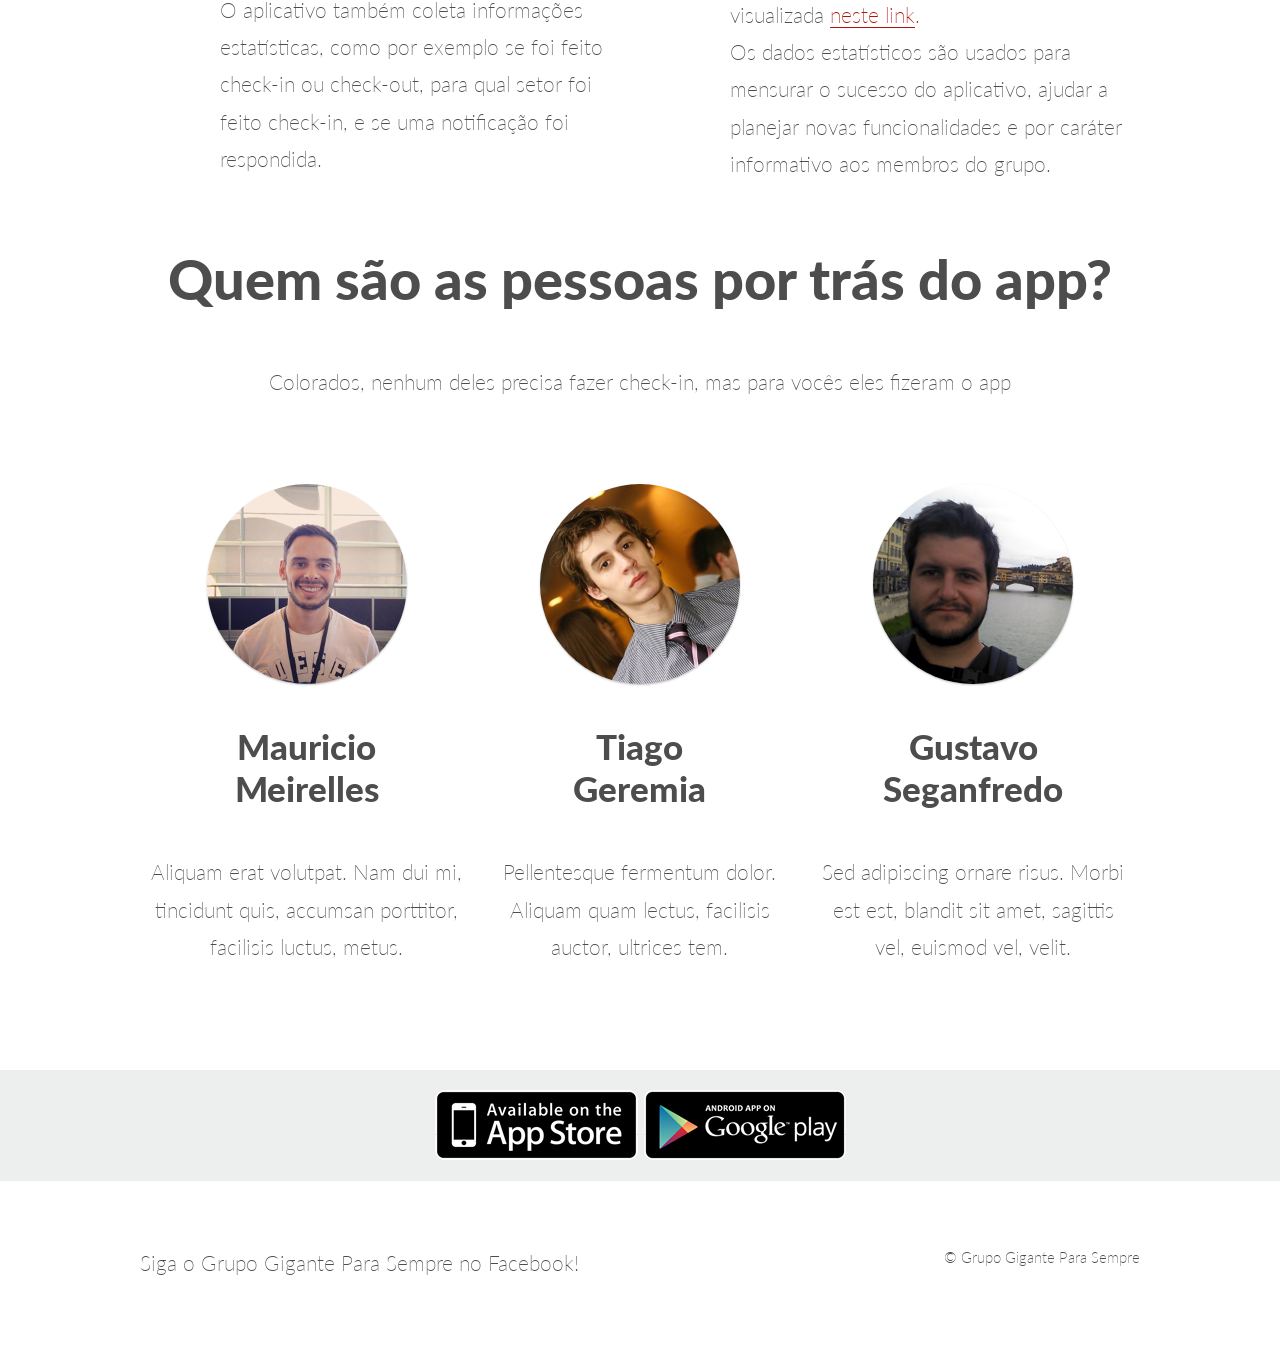
==== commit 3386dbf5: "Typos" ====
--- a/index.html
+++ b/index.html
@@ -107,20 +107,20 @@
             </div>
         </section>
         
-        <a name="policy"></a>
         <section id="list">
-            <div class="container">
+            <a name="policy"></a>
+            <div class="container list">
                 <article>
                     <div class="list-row cf">
                         <div class="list-item">
                             <i class="fa fa-users fa-2x"></i>
                             <h3>Sobre o Grupo GPS</h3>
-                            <p>Já somos mais de 150 mil pessoas, e crescemos cada dia mais! O Grupo Gigante Para Sempre é um grupo formado por amigos no começo das obras do Estádio Beira-Rio com o objetivo de acompanhar o desenvolvimento da reforma através do compartilhamento de fotos, reportagens e informações que eram vinculadas na mídia. Agora com o final das obras, o grupo conta com mais de 17 mil fotos e dezenas de vídeos de documentação de todo esse processo. Continuamos trabalhamos de maneira a que o torcedor colorado tenha acesso à informação imparcial e atual sobre a nossa segunda casa.</p>
+                            <p>Já somos mais de 150 mil pessoas, e crescemos cada dia mais! O Grupo Gigante Para Sempre é um grupo formado por amigos no começo das obras do Estádio Beira-Rio com o objetivo de acompanhar o desenvolvimento da reforma através do compartilhamento de fotos, reportagens e informações que eram vinculadas na mídia. Agora com o final das obras, o grupo conta com mais de 17 mil fotos e dezenas de vídeos de documentação de todo esse processo. Continuamos trabalhando de maneira que o torcedor colorado tenha acesso à informação imparcial e atual sobre a nossa segunda casa.</p>
                         </div>
                         <div class="list-item" id="last-item">
                             <i class="fa fa-wrench fa-2x"></i>
                             <h3>Sobre este aplicativo</h3>
-                            <p>O Check-in Colorado é uma mutação do aplicativo de acompanhamento da reforma do Grupo GPS, mas voltado exclusivamente ao check-in. Com a nova setorização, o sócio da categoria "Sócio Colorado" deve obrigatoriamente informar se vai ou não ao jogo. Posteriomente, o torcedor que possui cadeira locada poderá informar se não vai ao jogo para colocar o seu assento a venda. Esta é uma ação importante para termos nosso Beira-Rio lotado todo o jogo. Atualmente, o clube disponibiliza uma ferramenta web para efetuação do check-in, mas não possui uma alternativa mobile, e aí que entra a nossa aplicação.</p>
+                            <p>O Check-in Colorado é uma adaptação do aplicativo de acompanhamento da reforma do Grupo GPS, mas voltado exclusivamente ao check-in. Com a nova setorização, o sócio da categoria "Sócio Colorado" deve obrigatoriamente informar se vai ou não ao jogo. Posteriomente, o torcedor que possui cadeira locada poderá informar se não vai ao jogo para colocar o seu assento a venda. Esta é uma ação importante para termos nosso Beira-Rio lotado todos os jogos. Atualmente, o clube disponibiliza uma ferramenta web para efetuação do check-in, mas não possui uma alternativa mobile, e aí que entra a nossa aplicação.</p>
                         </div>
                     </div>
                     <div class="list-row cf">
@@ -139,13 +139,11 @@
                     </div>
                 </article>
             </div>
-        </section>
-
-        <a name="developers"></a>
-        <section id="three-images">
-            <div class="container">
+
+            <a name="developers"></a>
+            <div class="container three-images">
                 <header class="body-header">
-                    <h2>Quem são as pessoas pro trás do app?</h2>
+                    <h2>Quem são as pessoas por trás do app?</h2>
                     <p>Colorados, nenhum deles precisa fazer check-in, mas para vocês eles fizeram o app</p>
                 </header>
                 <article class="cf">
--- a/less/master.css
+++ b/less/master.css
@@ -612,8 +612,8 @@
   background: rgba(255, 255, 255, 0.2);
   color: white;
 }
-#three-images {
-  padding: 4em 0 6em 0;
+.three-images {
+  padding: 0 0 4em 0;
 }
 .img-circle-div {
   display: inline;
@@ -624,7 +624,7 @@
   *margin: 0 0.92830882%;
   text-align: center;
 }
-#three-images img {
+.three-images img {
   border-radius: 50%;
   max-width: 200px;
   box-shadow: 0 1px 2px rgba(0, 0, 0, 0.25);
@@ -728,16 +728,16 @@
   background: url(../images/slide4.jpg) repeat center center;
   opacity: .3;
 }
-#list {
-  padding: 4em 0 4em 0;
-}
-#list i {
+.list {
+  padding: 4em 0 0em 0;
+}
+.list i {
   position: absolute;
 }
-#list h3 {
+.list h3 {
   margin: 0 0 20px 70px;
 }
-#list article p {
+.list article p {
   margin: 0 0 0 70px;
 }
 .list-row {
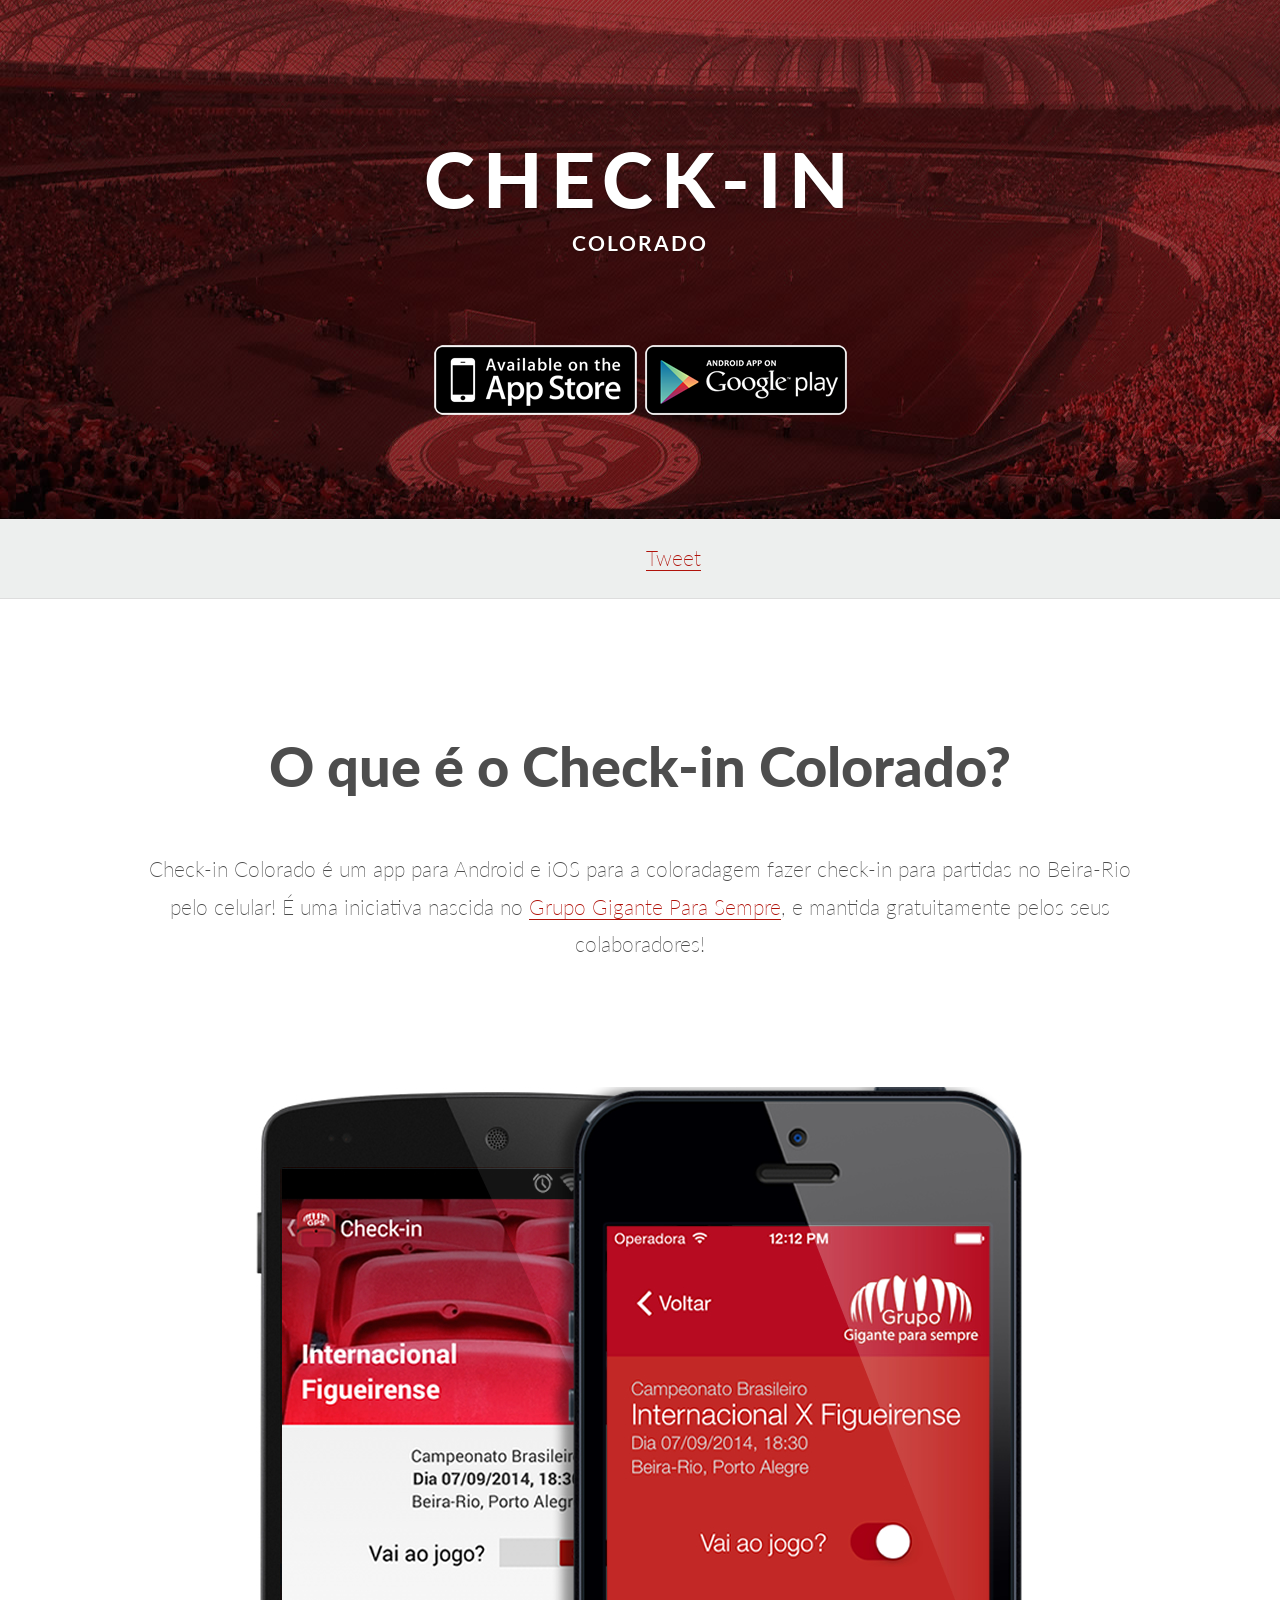
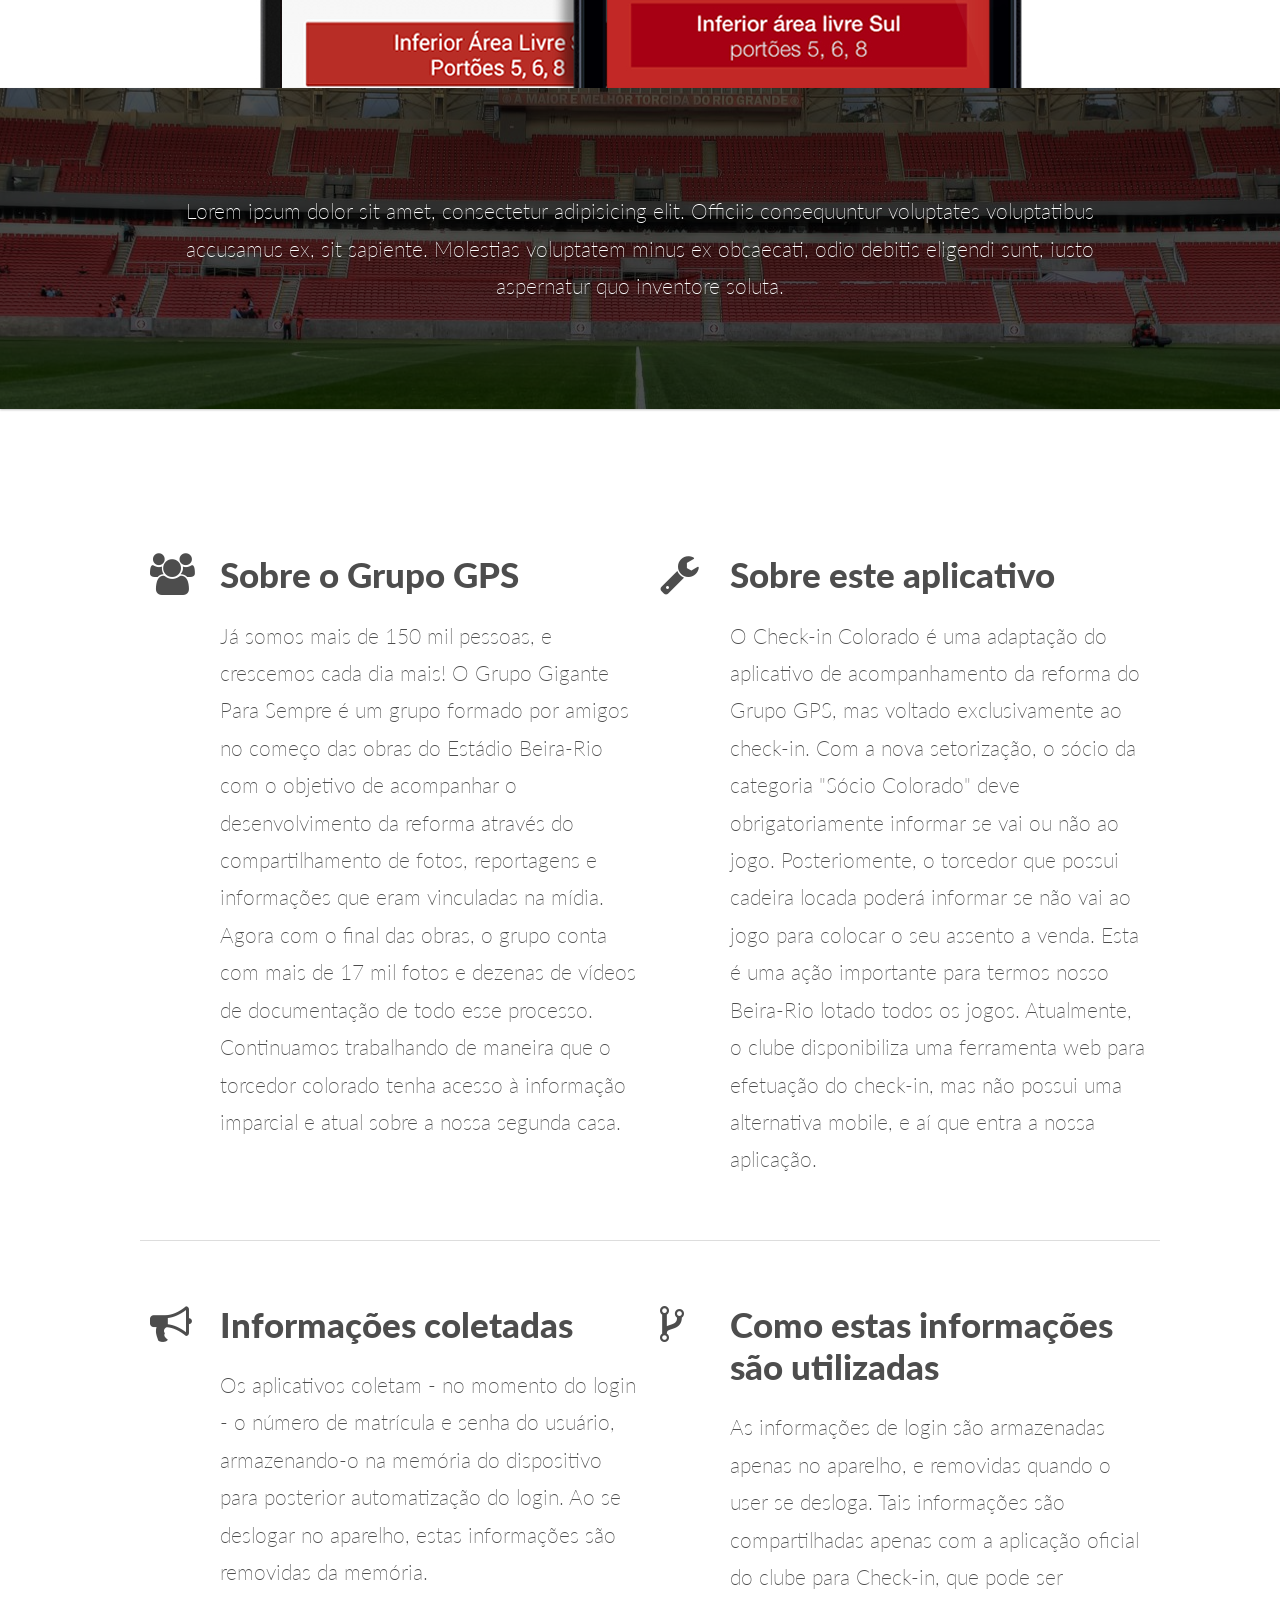
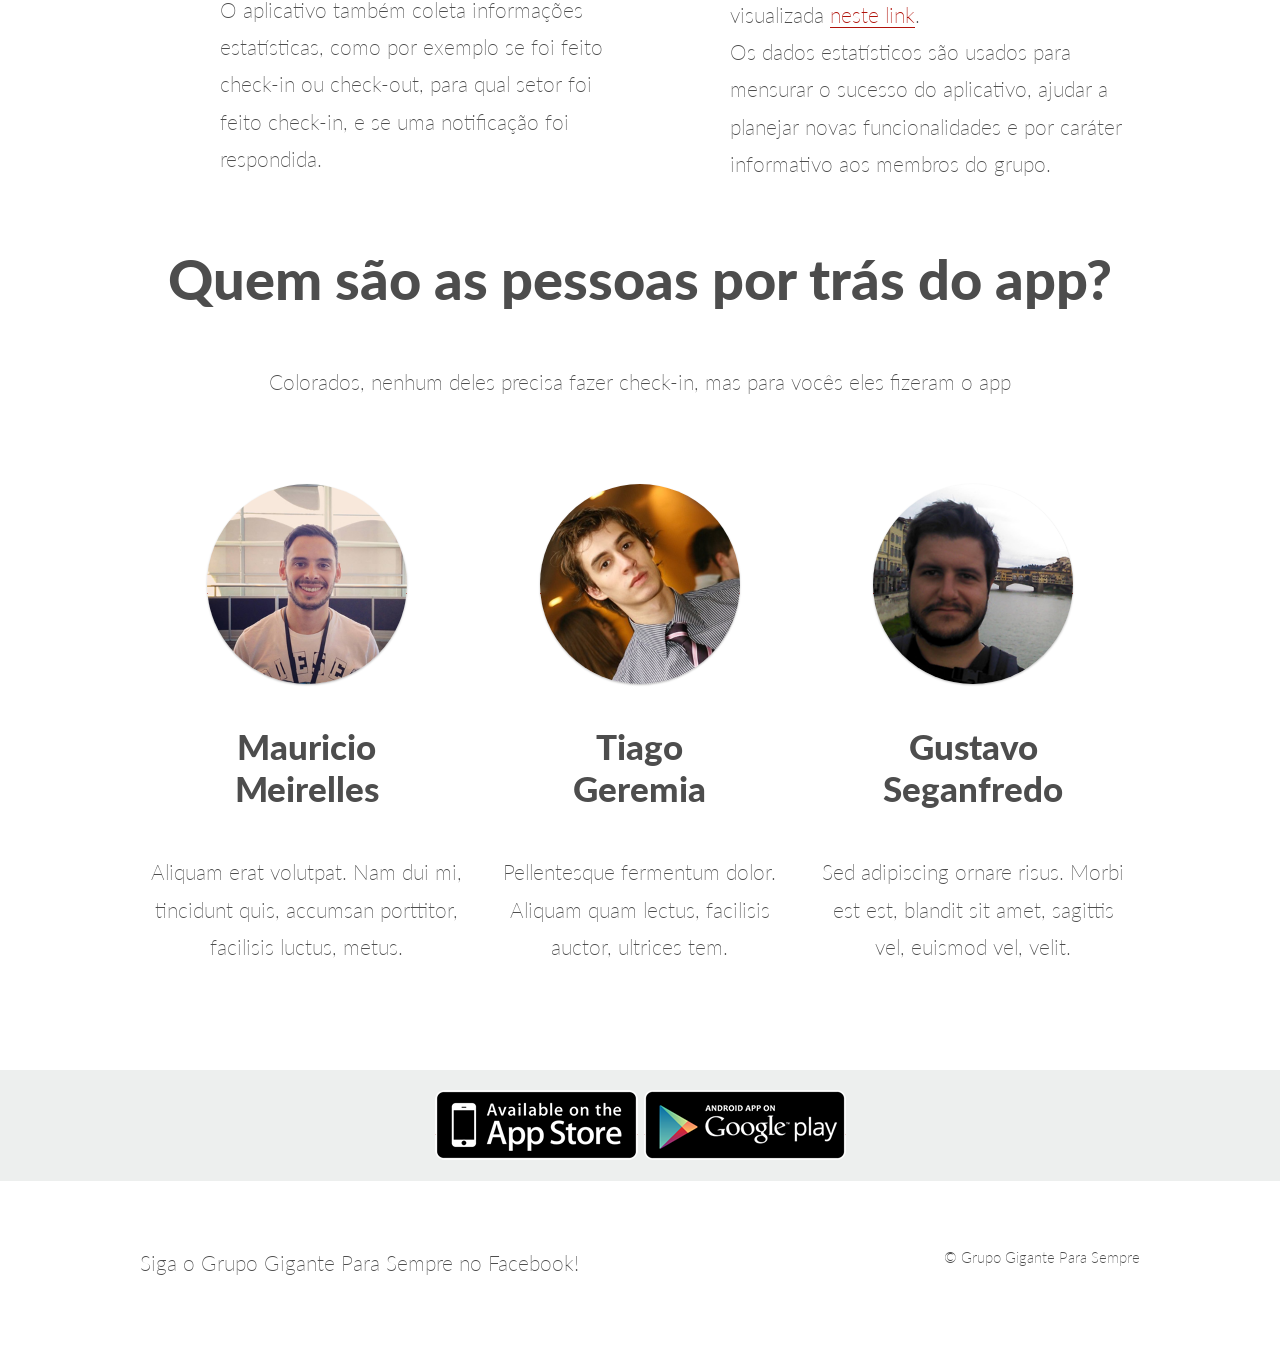
==== commit b139b712: "Adicionado links nas caras dos manolos" ====
--- a/index.html
+++ b/index.html
@@ -148,17 +148,17 @@
                 </header>
                 <article class="cf">
                     <div class="img-circle-div">
-                        <img src="images/mauricio.jpg"/>
+                        <a href="https://www.facebook.com/mauriciomeirelles" target="__blank"><img src="images/mauricio.jpg"/></a>
                         <h3>Mauricio<br>Meirelles</h3>
                         <p>Aliquam erat volutpat. Nam dui mi, tincidunt quis, accumsan porttitor, facilisis luctus, metus.</p>
                     </div>
                     <div class="img-circle-div">
-                        <img src="images/geremia.jpg"/>
+                        <a href="https://www.facebook.com/tiago.geremiaoliva" target="__blank"><img src="images/geremia.jpg"/></a>
                         <h3>Tiago<br>Geremia</h3>
                         <p>Pellentesque fermentum dolor. Aliquam quam lectus, facilisis auctor, ultrices tem.</p>
                     </div>
                     <div class="img-circle-div">
-                        <img src="images/gustavo.jpg"/>
+                        <a href="https://www.facebook.com/segaway" target="__blank"><img src="images/gustavo.jpg"/></a>
                         <h3>Gustavo<br>Seganfredo</h3>
                         <p>Sed adipiscing ornare risus. Morbi est est, blandit sit amet, sagittis vel, euismod vel, velit.</p>
                     </div>
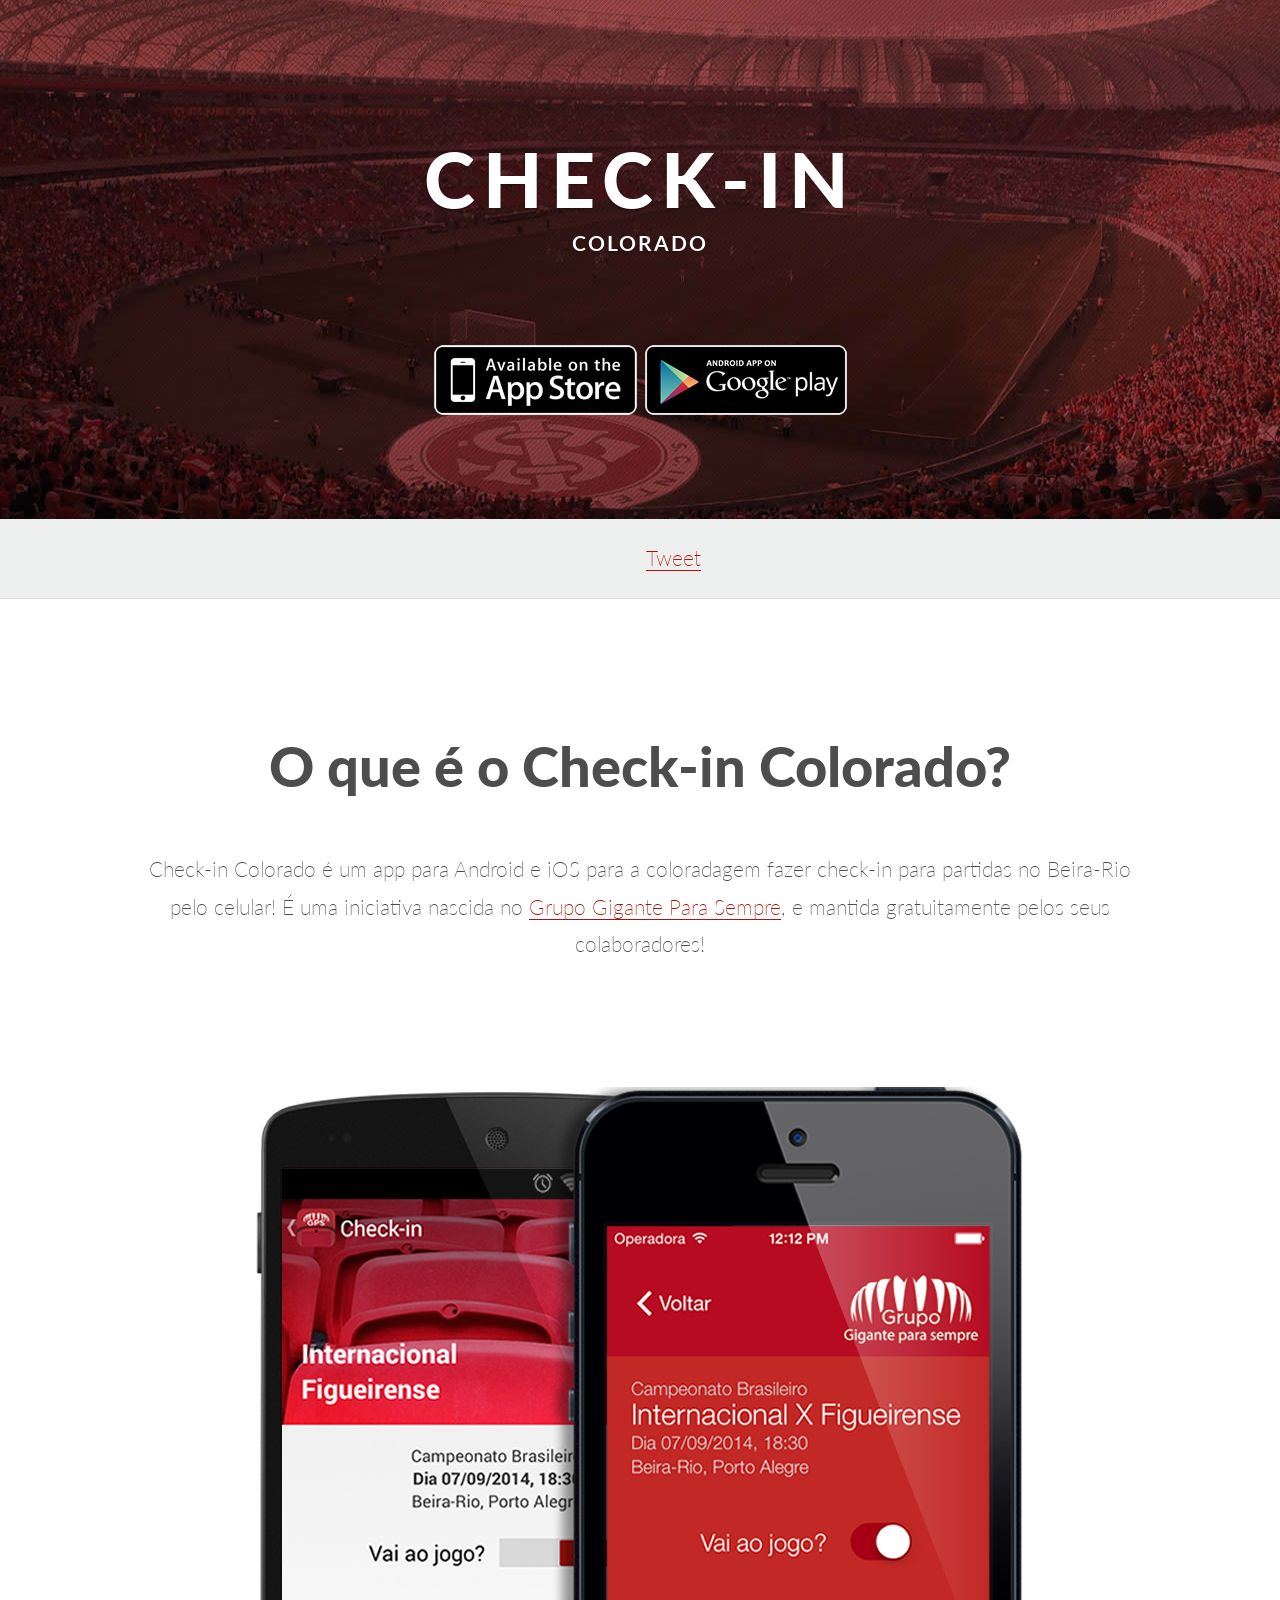
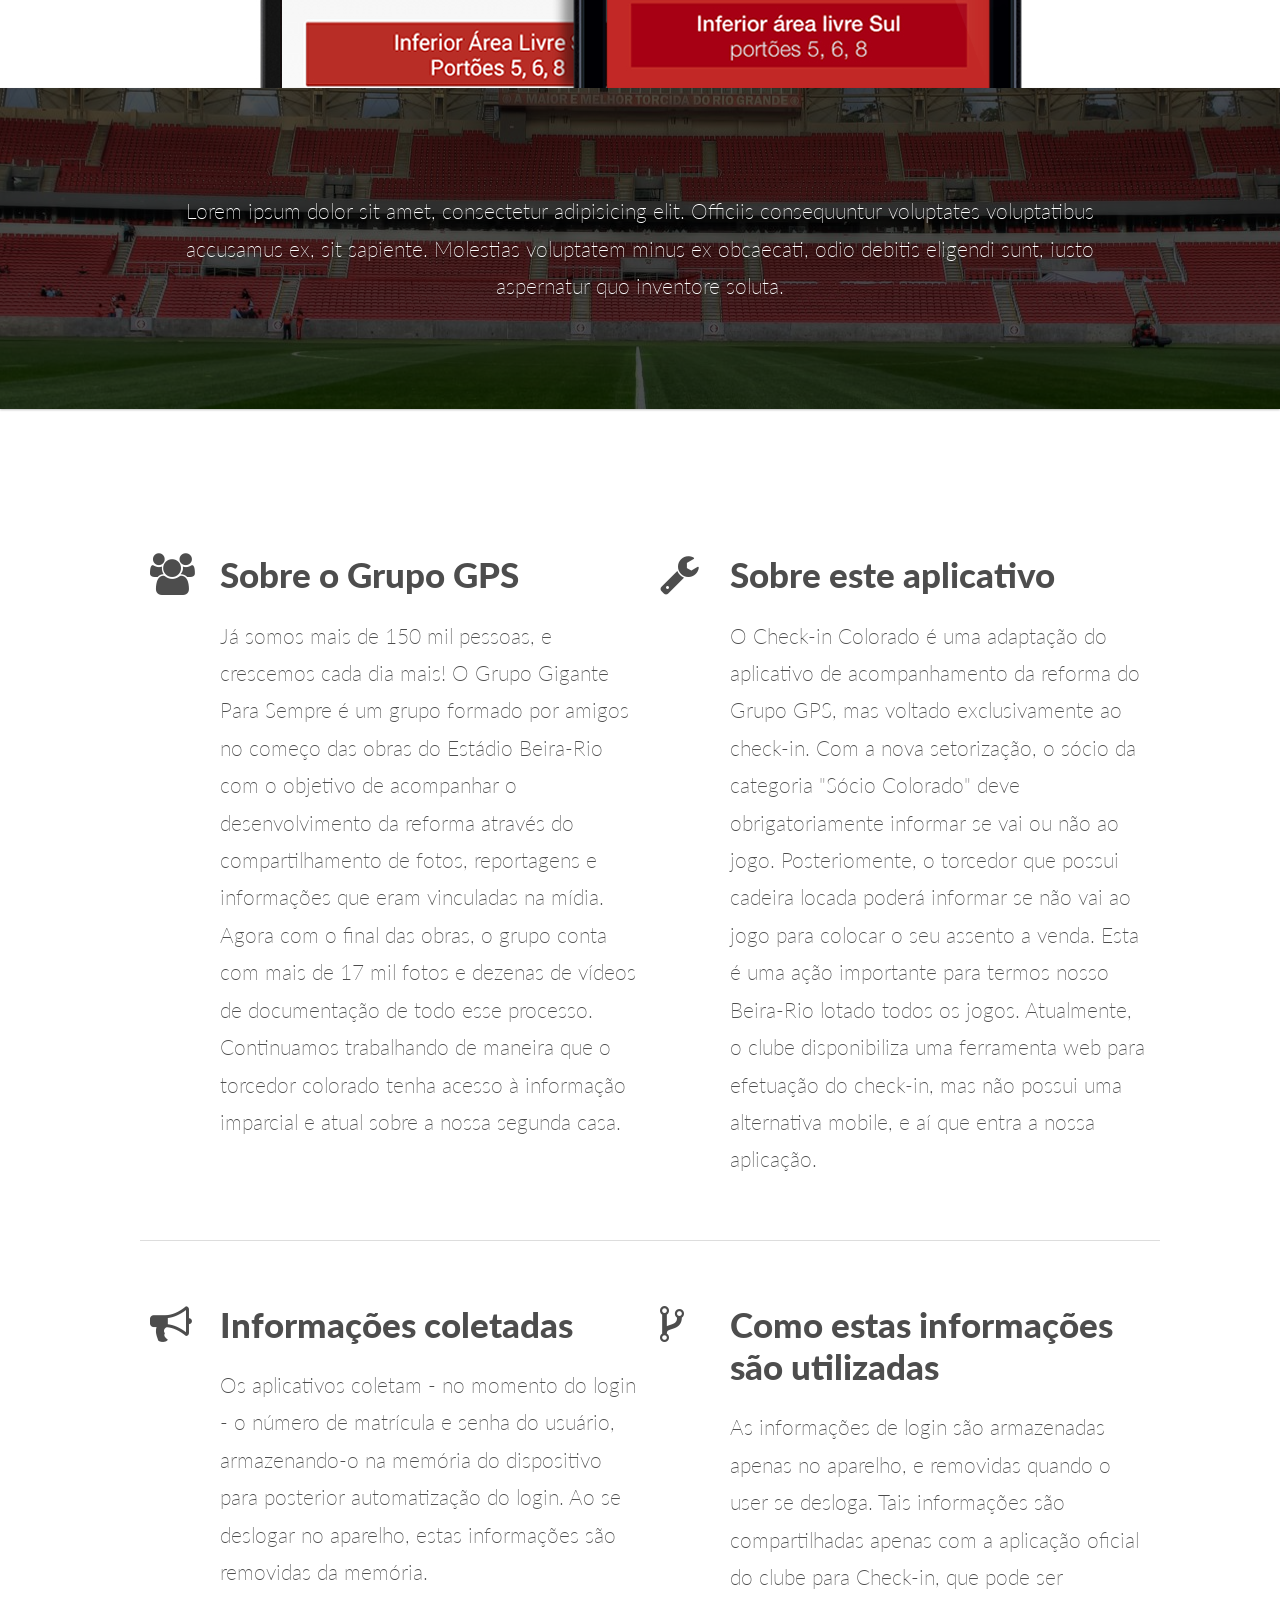
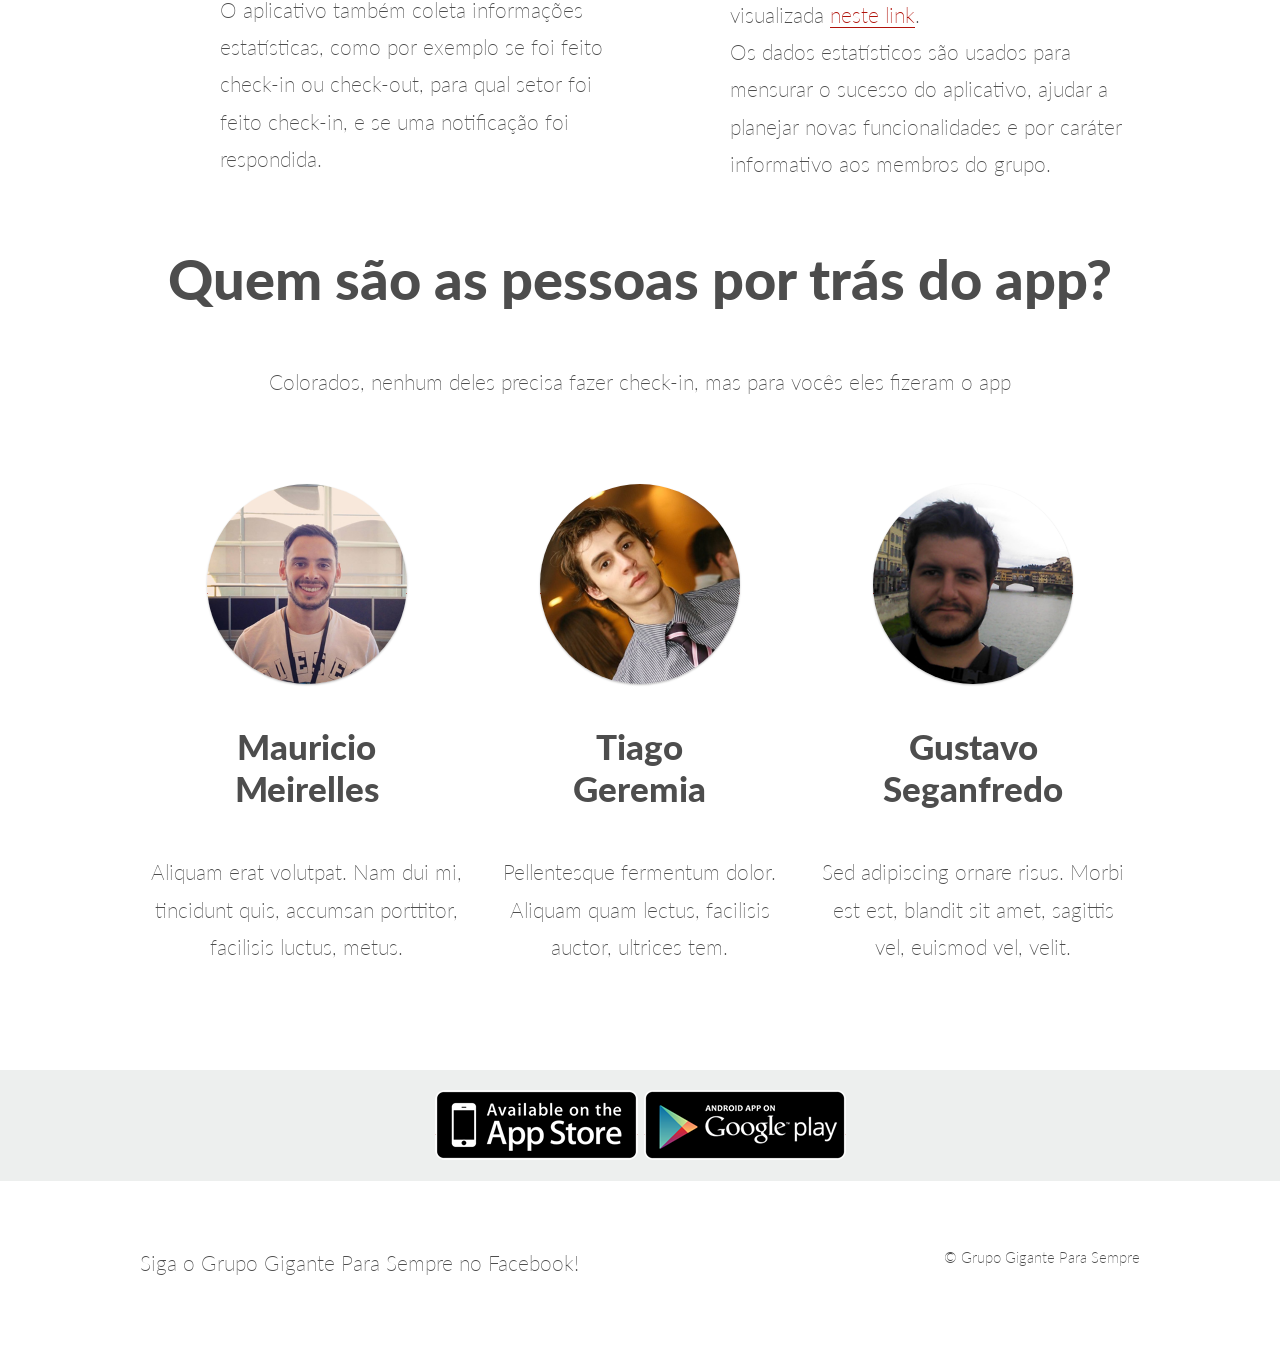
==== commit 4352aba3: "Testando backgrounds pro header" ====
--- a/index.html
+++ b/index.html
@@ -208,6 +208,17 @@
             r.parentNode.insertBefore(e,r)}(window,document,'script','ga'));
             ga('create','UA-42184575-4');ga('send','pageview');
         </script>
+
+        <script>
+            $(document).ready(function () {
+                $(window).keypress(function(e) {
+                    var key = event.which - 48;
+                    if (key >= 1 && key <= 4) {
+                        $('#main-header').css('background-image', 'url(images/header-'+key+'.jpg)');
+                    }
+                });
+            });
+        </script>
         
     </body>
 
--- a/less/master.css
+++ b/less/master.css
@@ -497,21 +497,11 @@
   color: white;
   position: relative;
   background: #000;
+  background: url(../images/header-1.jpg) repeat center center;
 }
 #main-header .container {
   position: relative;
   z-index: 2;
-}
-#main-header:after {
-  content: '';
-  display: block;
-  position: absolute;
-  top: 0;
-  right: 0;
-  bottom: 0;
-  left: 0;
-  background: url(../images/header.jpg) repeat center center;
-  opacity: .6;
 }
 #main-header h1 {
   margin: .9em 0 0 0;
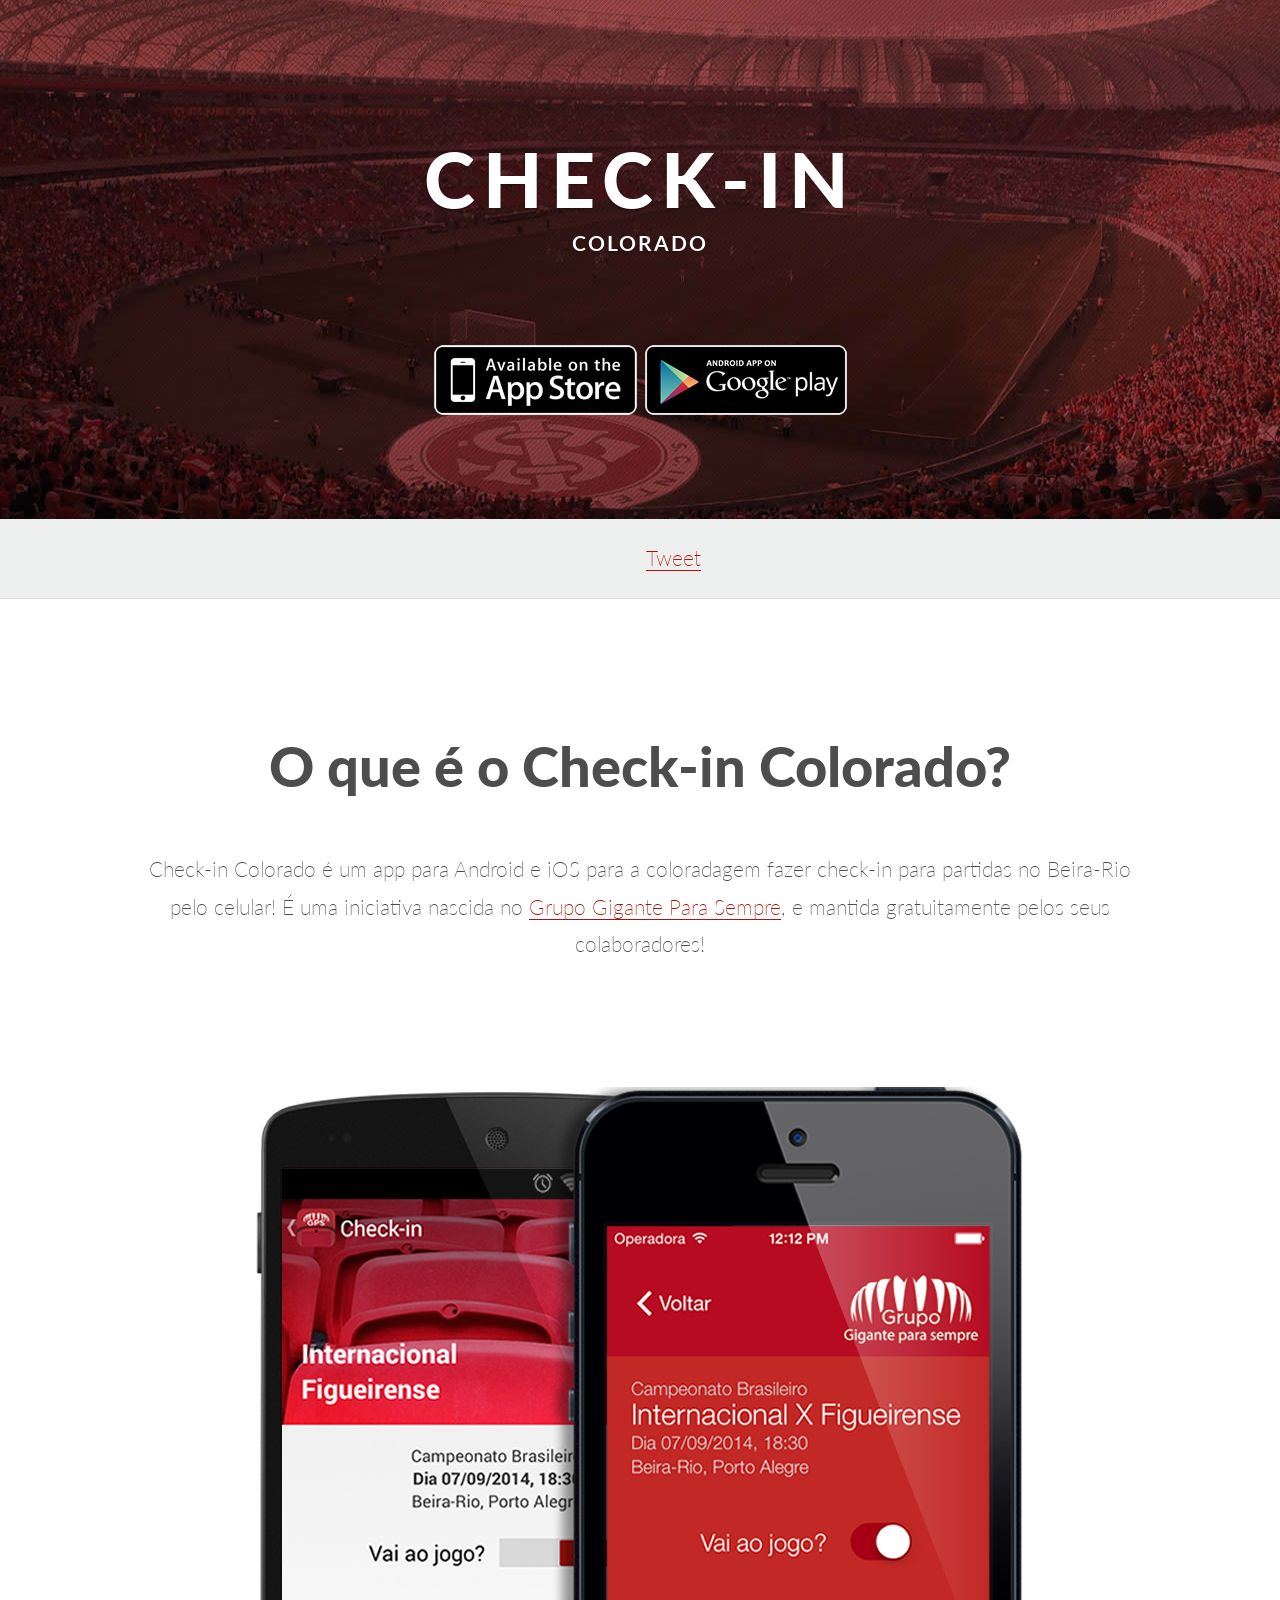
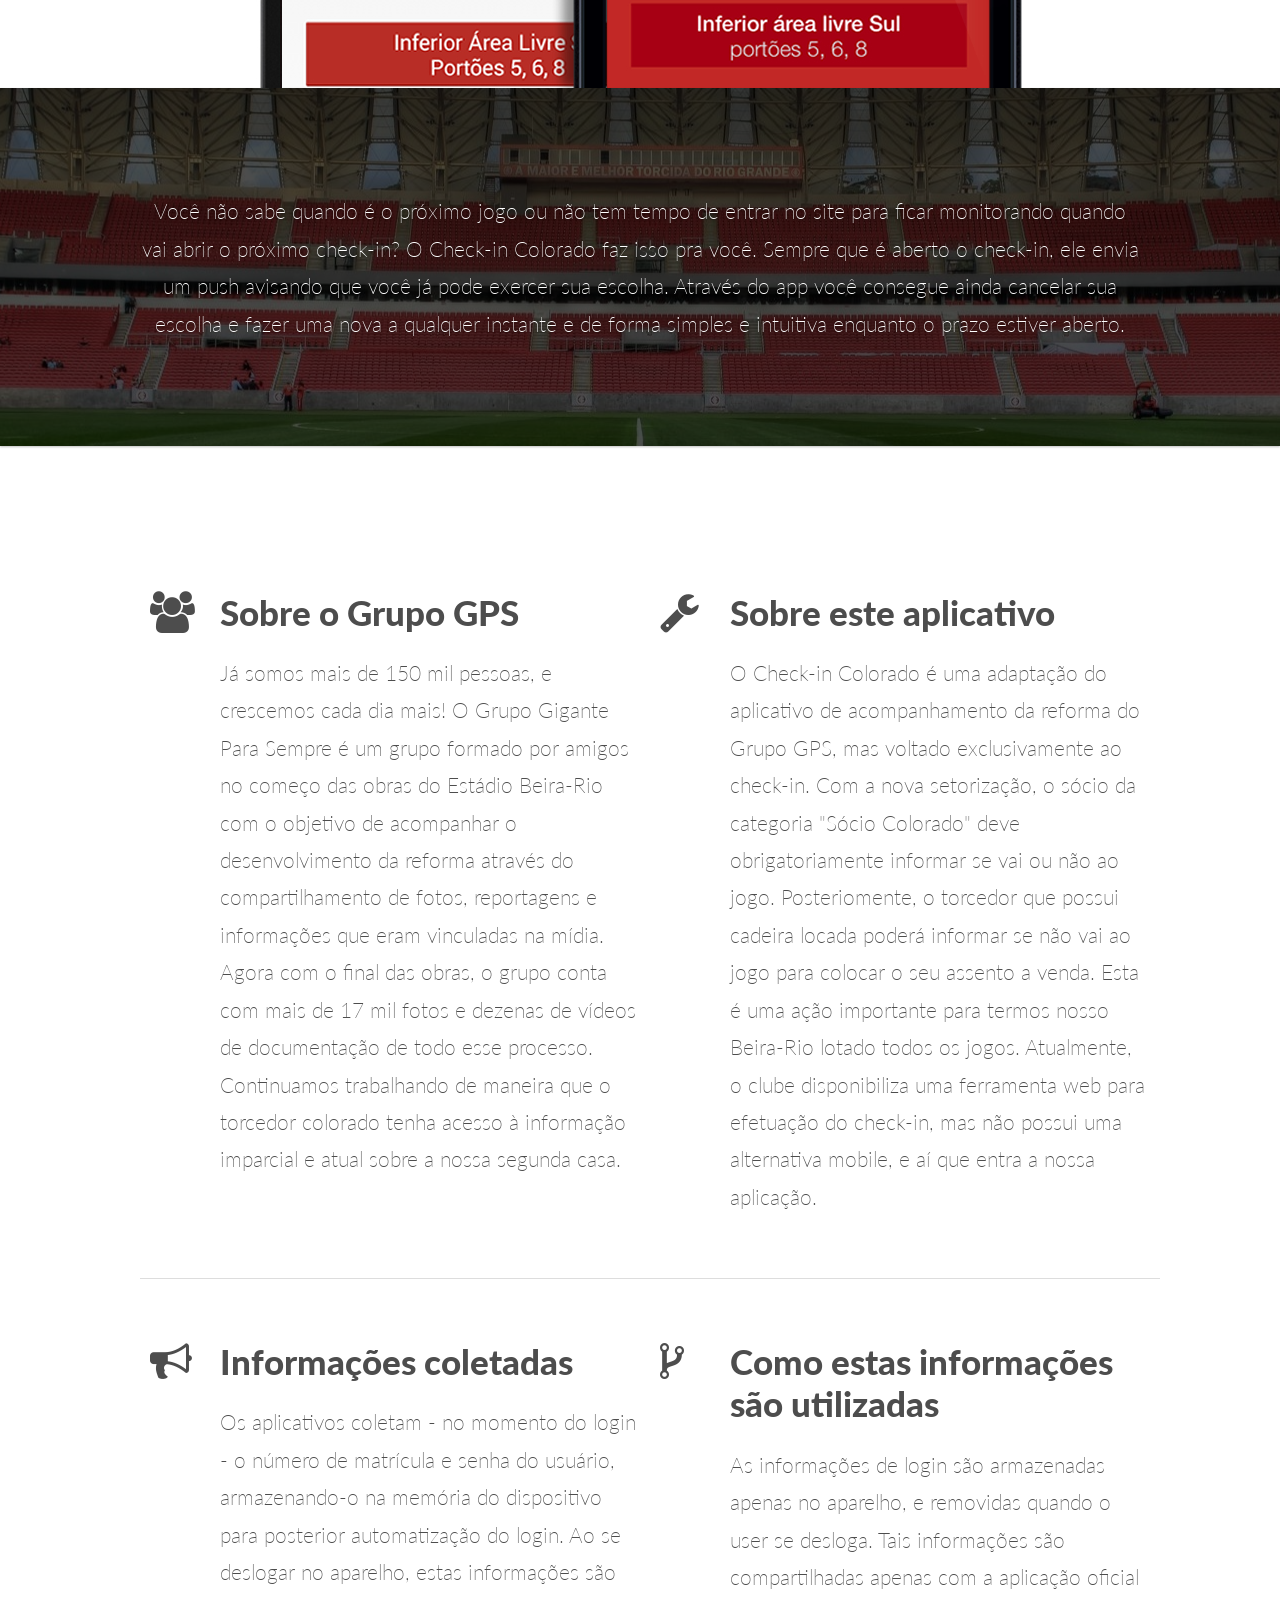
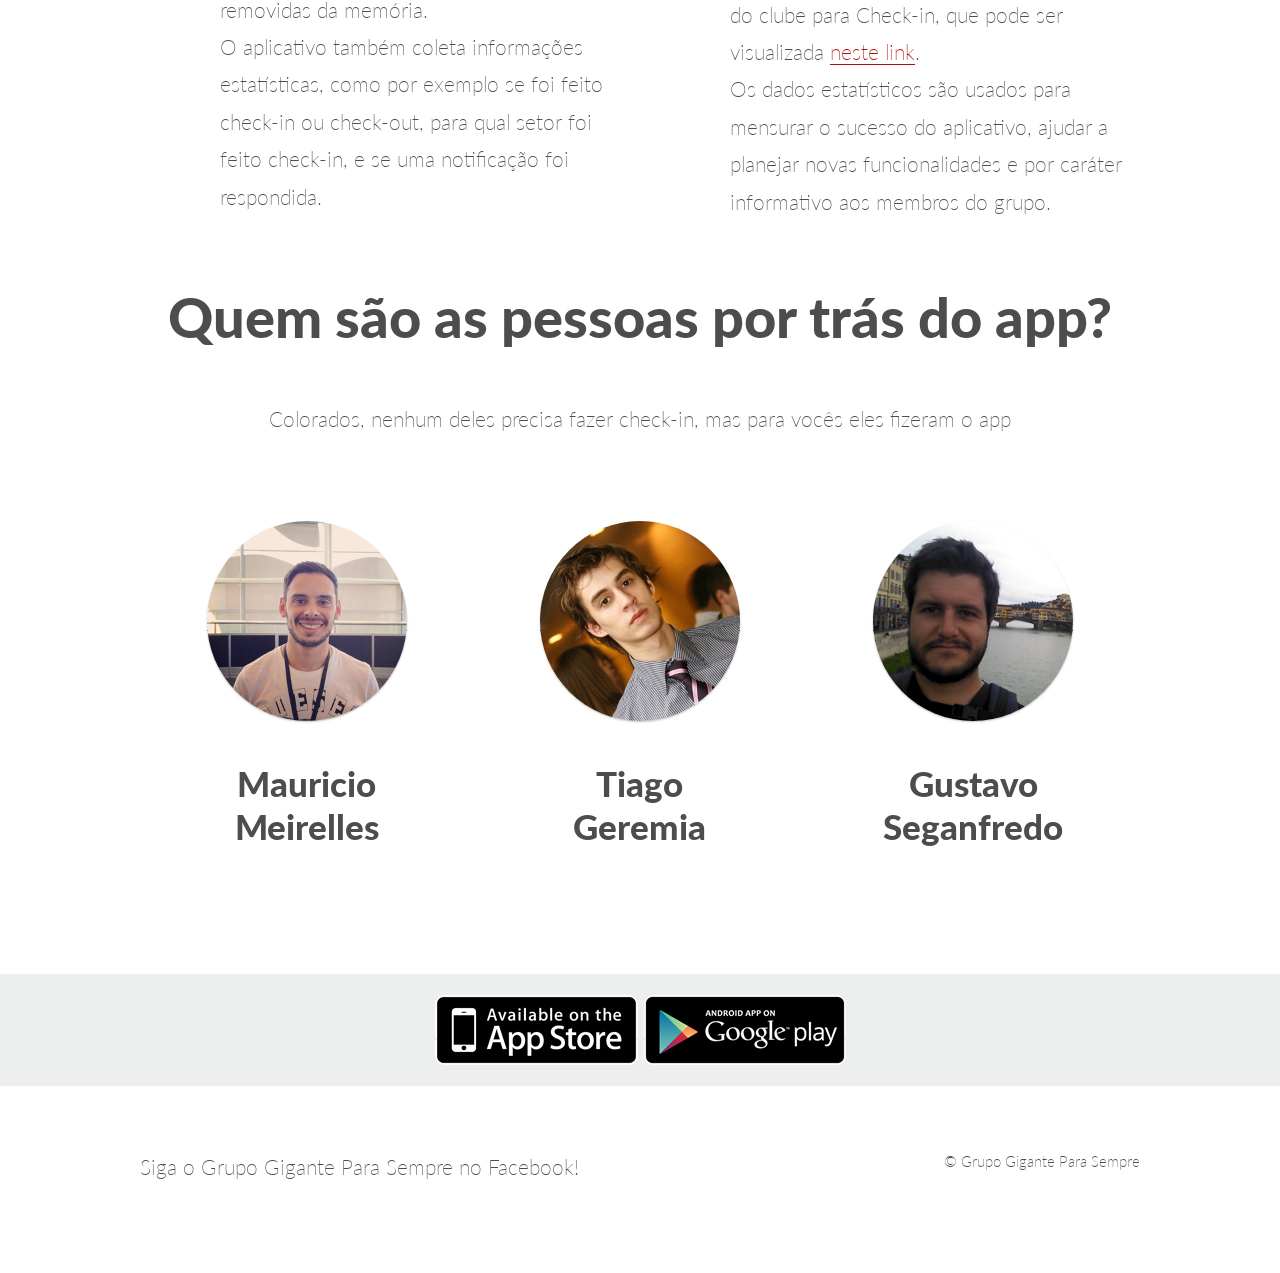
==== commit 6e7190ff: "Ajustes na imagem e textos" ====
--- a/index.html
+++ b/index.html
@@ -103,7 +103,7 @@
         <section id="summary">
             <div class="container">
                 <!-- <h2></h2> -->
-                <p>Lorem ipsum dolor sit amet, consectetur adipisicing elit. Officiis consequuntur voluptates voluptatibus accusamus ex, sit sapiente. Molestias voluptatem minus ex obcaecati, odio debitis eligendi sunt, iusto aspernatur quo inventore soluta.</p>
+                <p>Você não sabe quando é o próximo jogo ou não tem tempo de entrar no site para ficar monitorando quando vai abrir o próximo check-in? O Check-in Colorado faz isso pra você. Sempre que é aberto o check-in, ele envia um push avisando que você já pode exercer sua escolha. Através do app você consegue ainda cancelar sua escolha e fazer uma nova a qualquer instante e de forma simples e intuitiva enquanto o prazo estiver aberto.</p>
             </div>
         </section>
         
@@ -150,17 +150,17 @@
                     <div class="img-circle-div">
                         <a href="https://www.facebook.com/mauriciomeirelles" target="__blank"><img src="images/mauricio.jpg"/></a>
                         <h3>Mauricio<br>Meirelles</h3>
-                        <p>Aliquam erat volutpat. Nam dui mi, tincidunt quis, accumsan porttitor, facilisis luctus, metus.</p>
+                        <!-- <p></p> -->
                     </div>
                     <div class="img-circle-div">
                         <a href="https://www.facebook.com/tiago.geremiaoliva" target="__blank"><img src="images/geremia.jpg"/></a>
                         <h3>Tiago<br>Geremia</h3>
-                        <p>Pellentesque fermentum dolor. Aliquam quam lectus, facilisis auctor, ultrices tem.</p>
+                        <!-- <p></p> -->
                     </div>
                     <div class="img-circle-div">
                         <a href="https://www.facebook.com/segaway" target="__blank"><img src="images/gustavo.jpg"/></a>
                         <h3>Gustavo<br>Seganfredo</h3>
-                        <p>Sed adipiscing ornare risus. Morbi est est, blandit sit amet, sagittis vel, euismod vel, velit.</p>
+                        <!-- <p></p> -->
                     </div>
                 </article>
             </div>
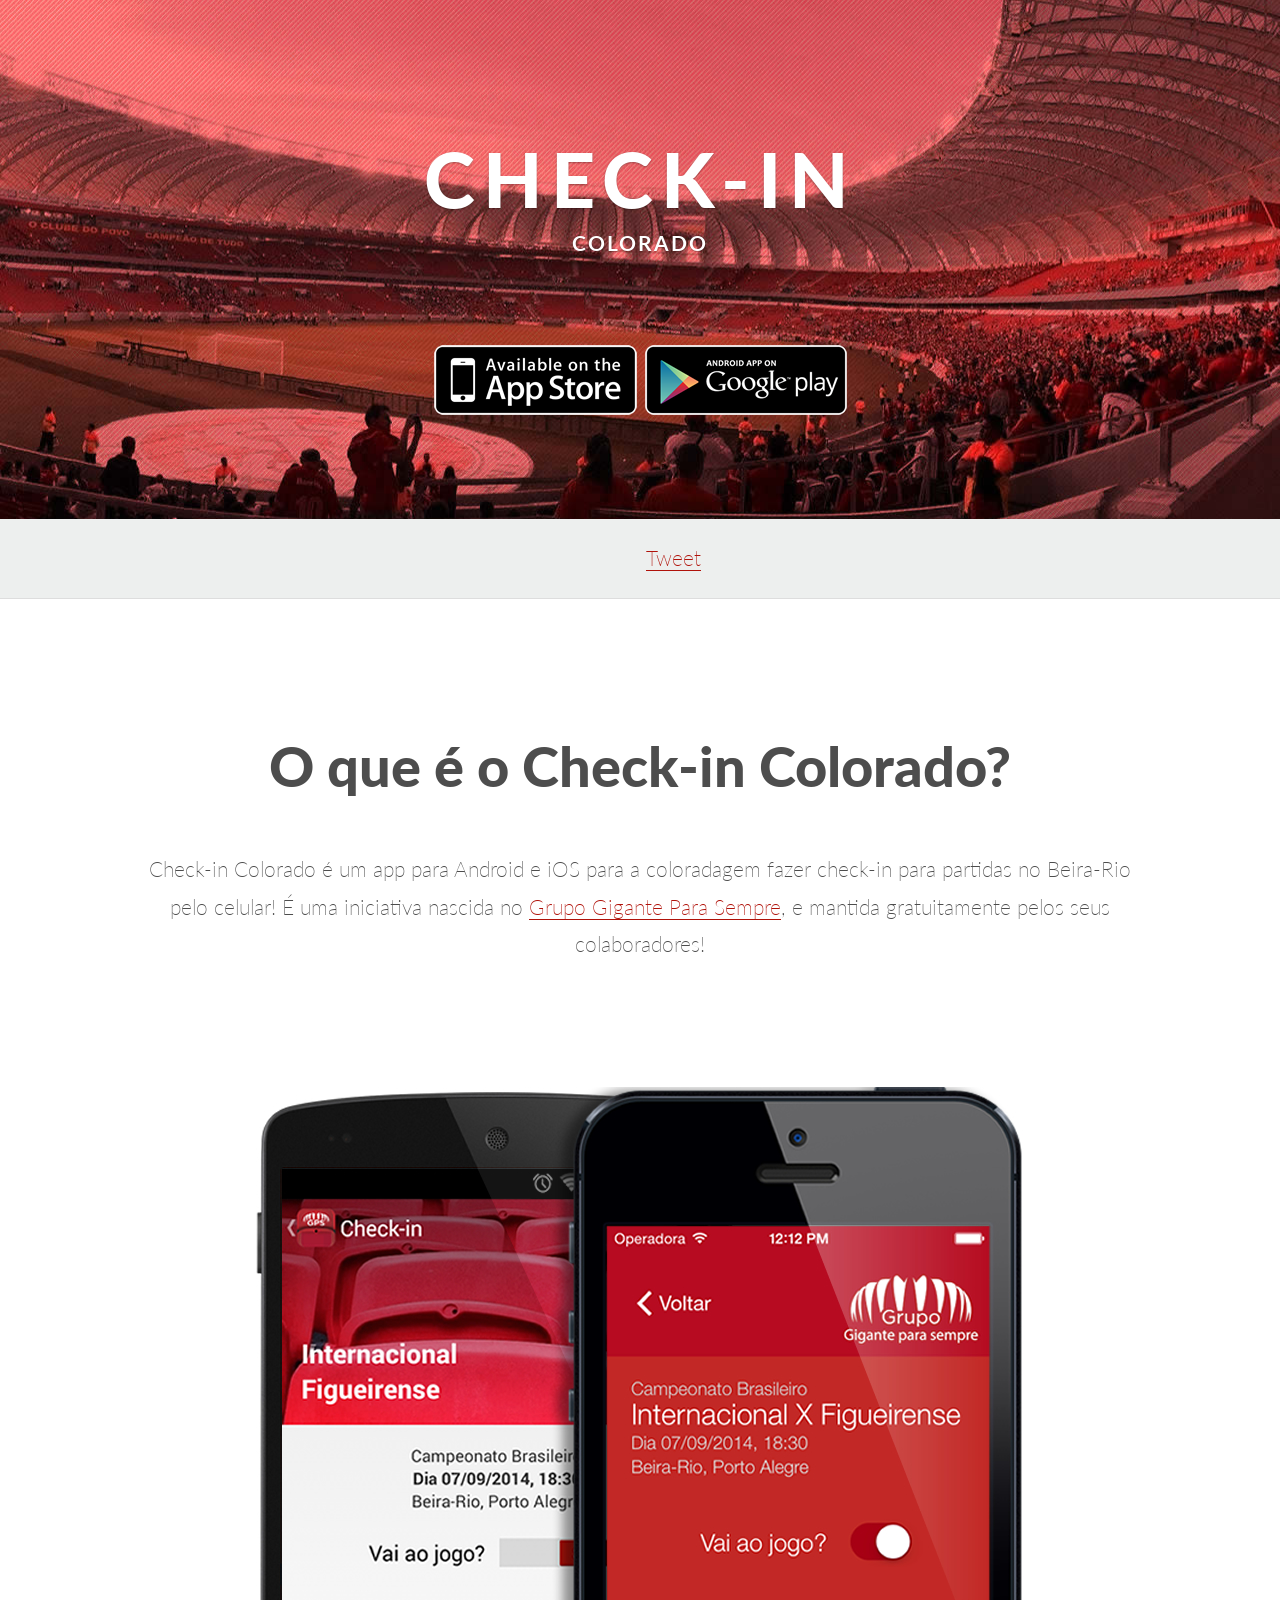
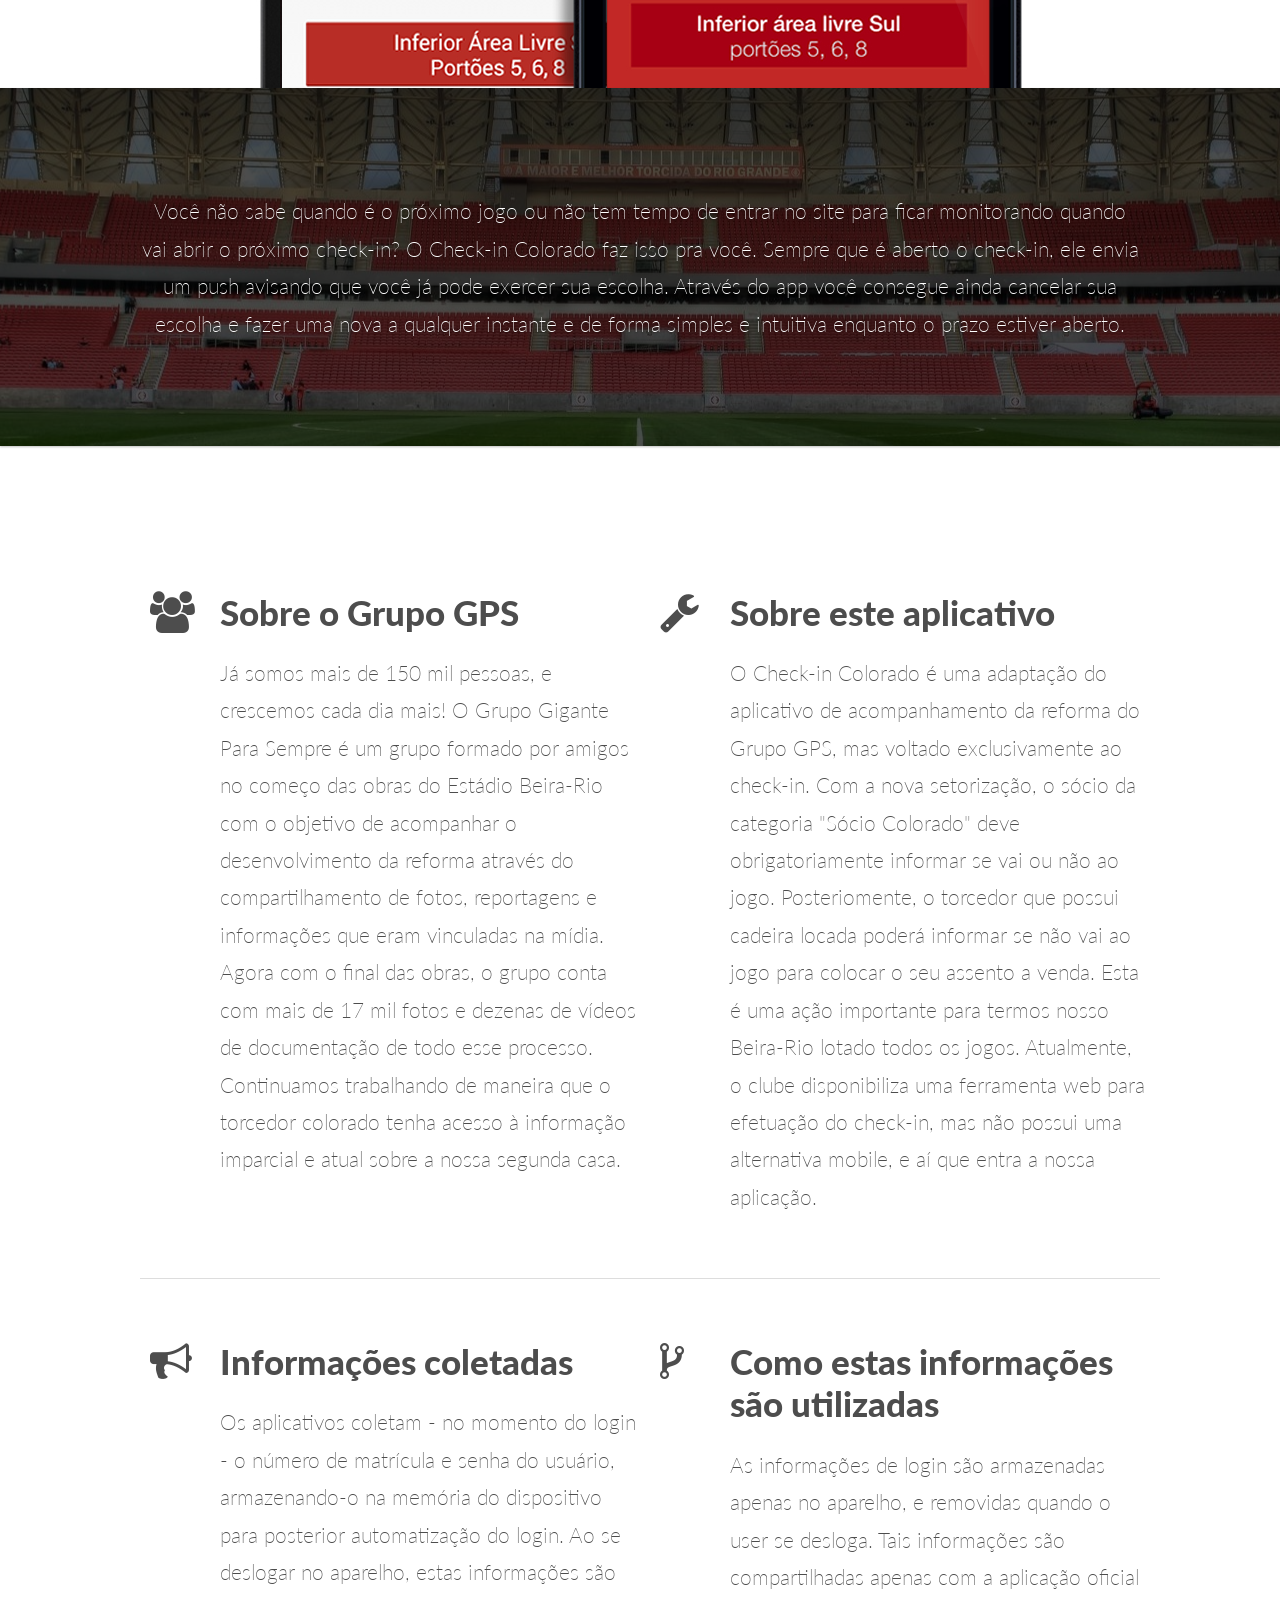
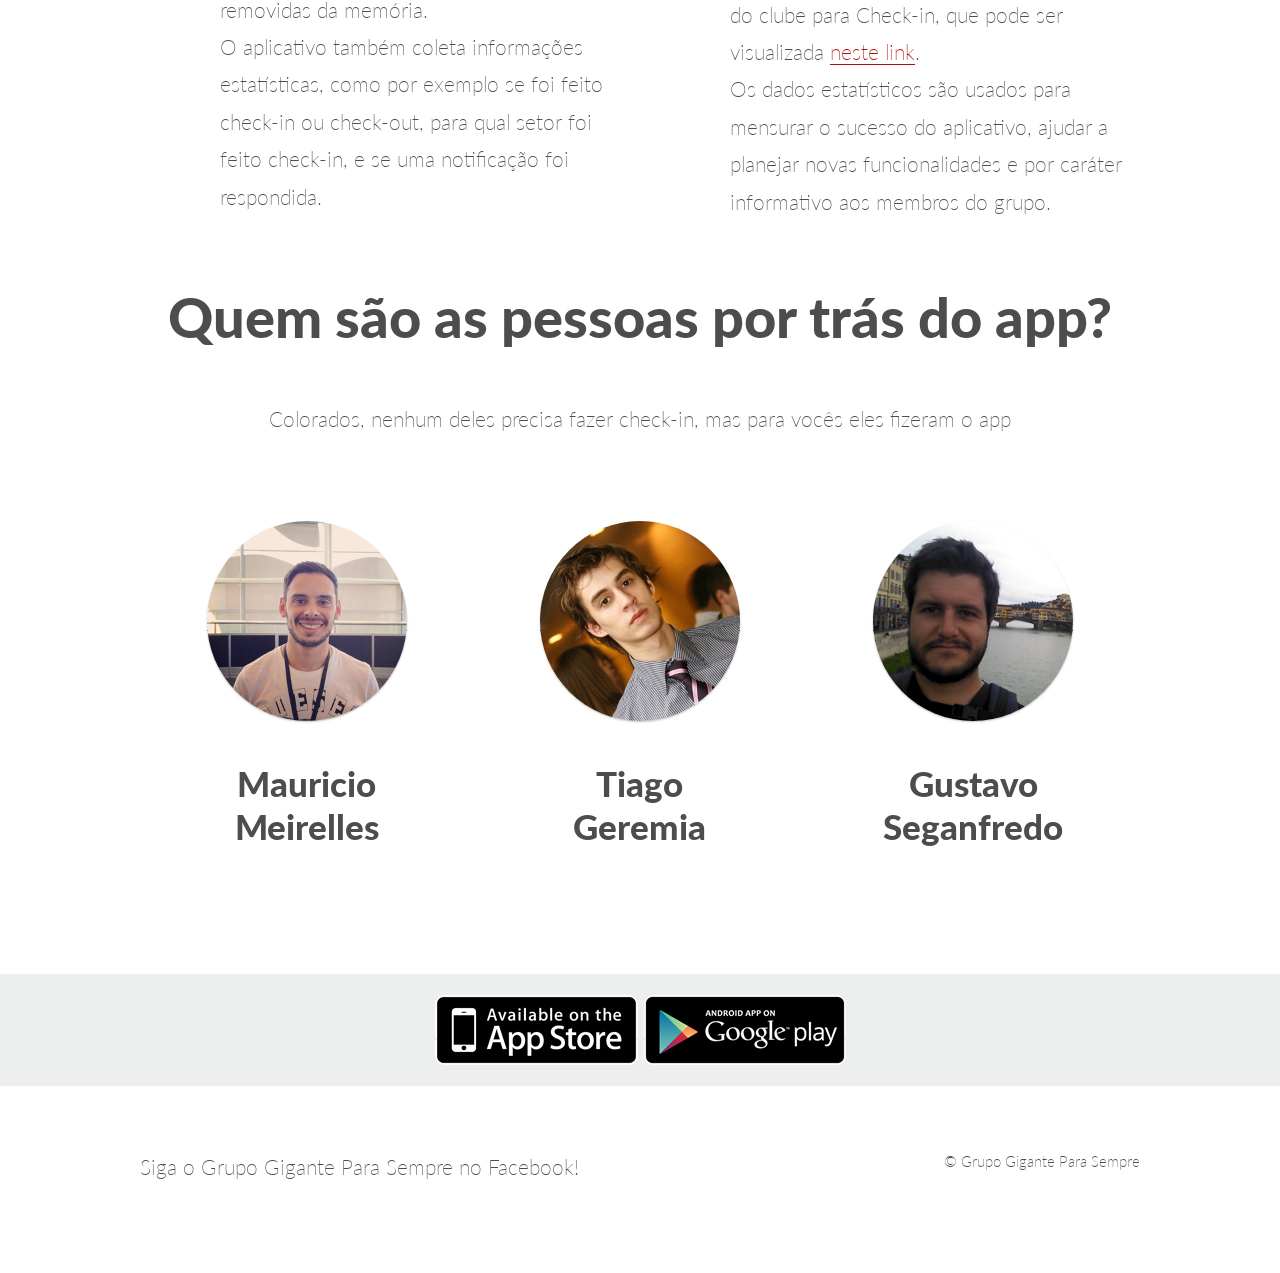
==== commit cbd5c165: "Mudado header e removidos últimos lorem ipsuns" ====
--- a/index.html
+++ b/index.html
@@ -209,17 +209,6 @@
             ga('create','UA-42184575-4');ga('send','pageview');
         </script>
 
-        <script>
-            $(document).ready(function () {
-                $(window).keypress(function(e) {
-                    var key = event.which - 48;
-                    if (key >= 1 && key <= 4) {
-                        $('#main-header').css('background-image', 'url(images/header-'+key+'.jpg)');
-                    }
-                });
-            });
-        </script>
-        
     </body>
 
 </html>
--- a/less/master.css
+++ b/less/master.css
@@ -497,7 +497,7 @@
   color: white;
   position: relative;
   background: #000;
-  background: url(../images/header-1.jpg) repeat center center;
+  background: url(../images/header-2.jpg) repeat center center;
 }
 #main-header .container {
   position: relative;
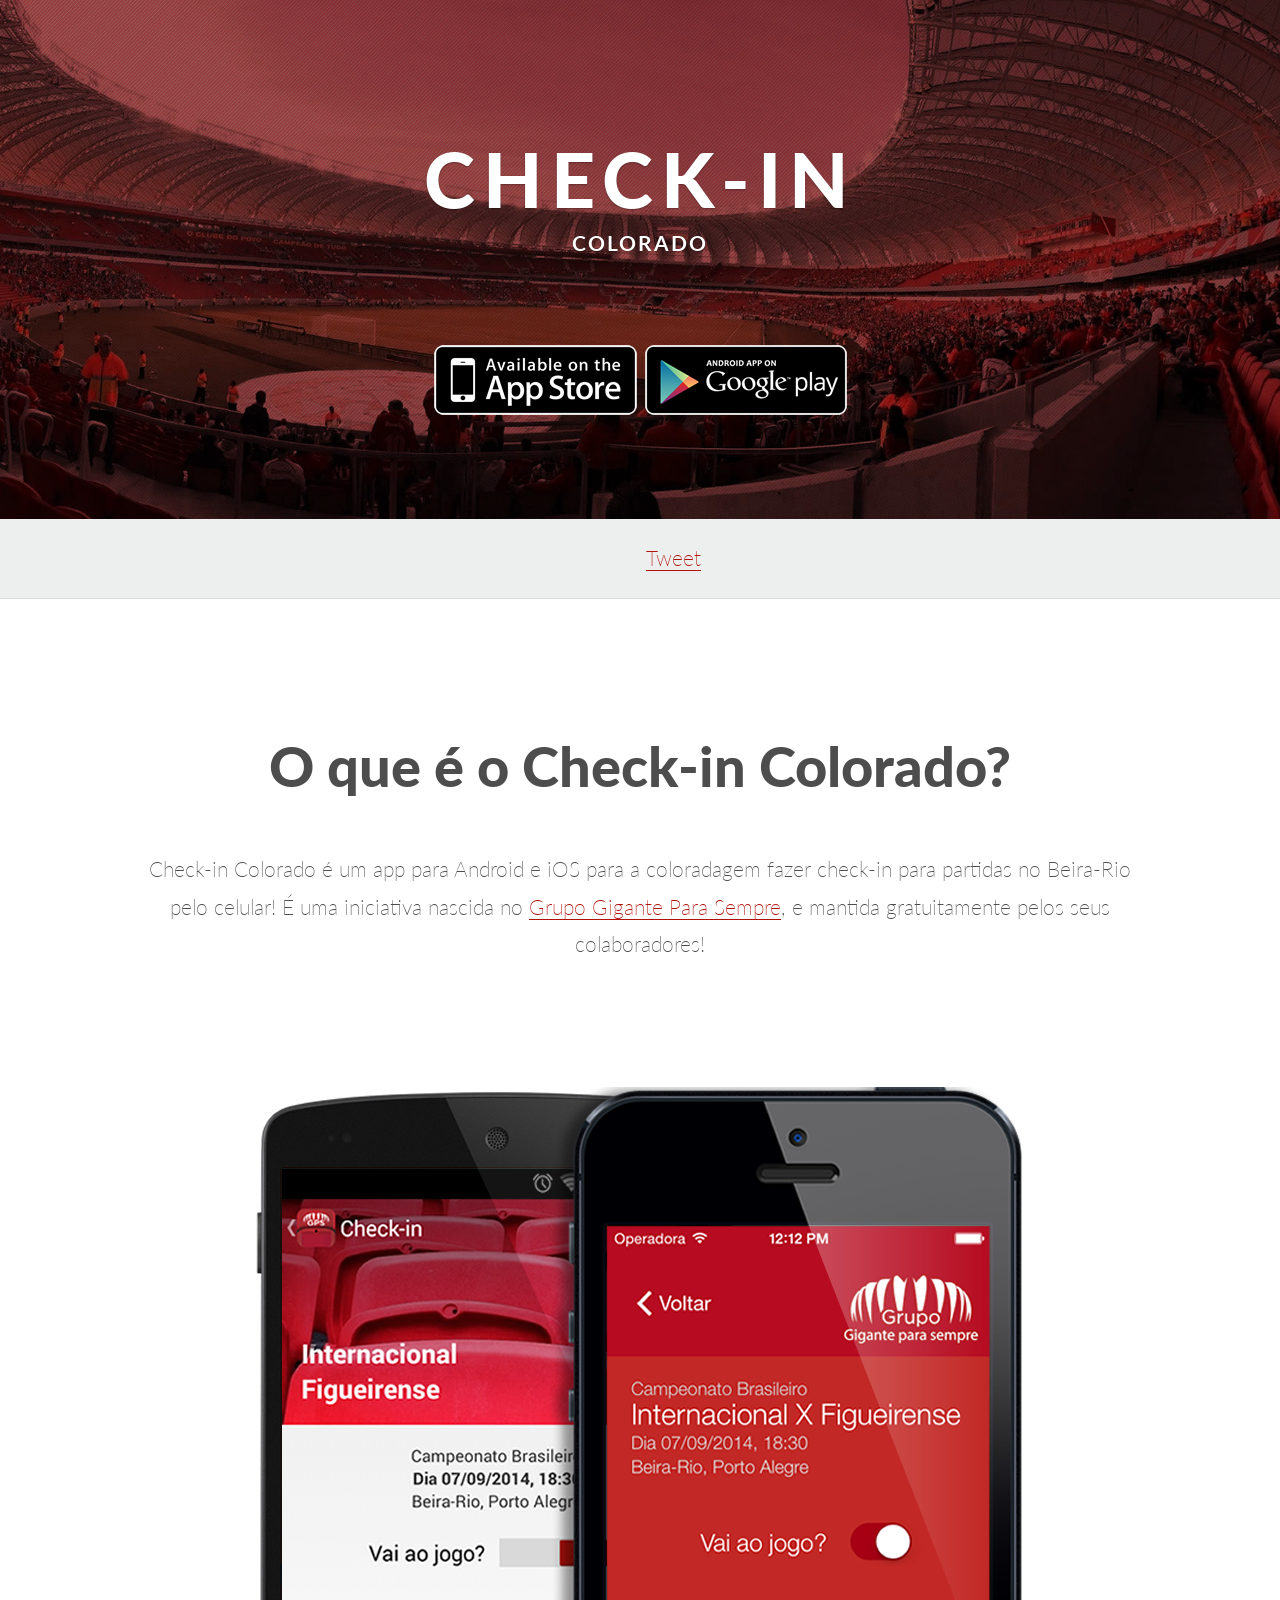
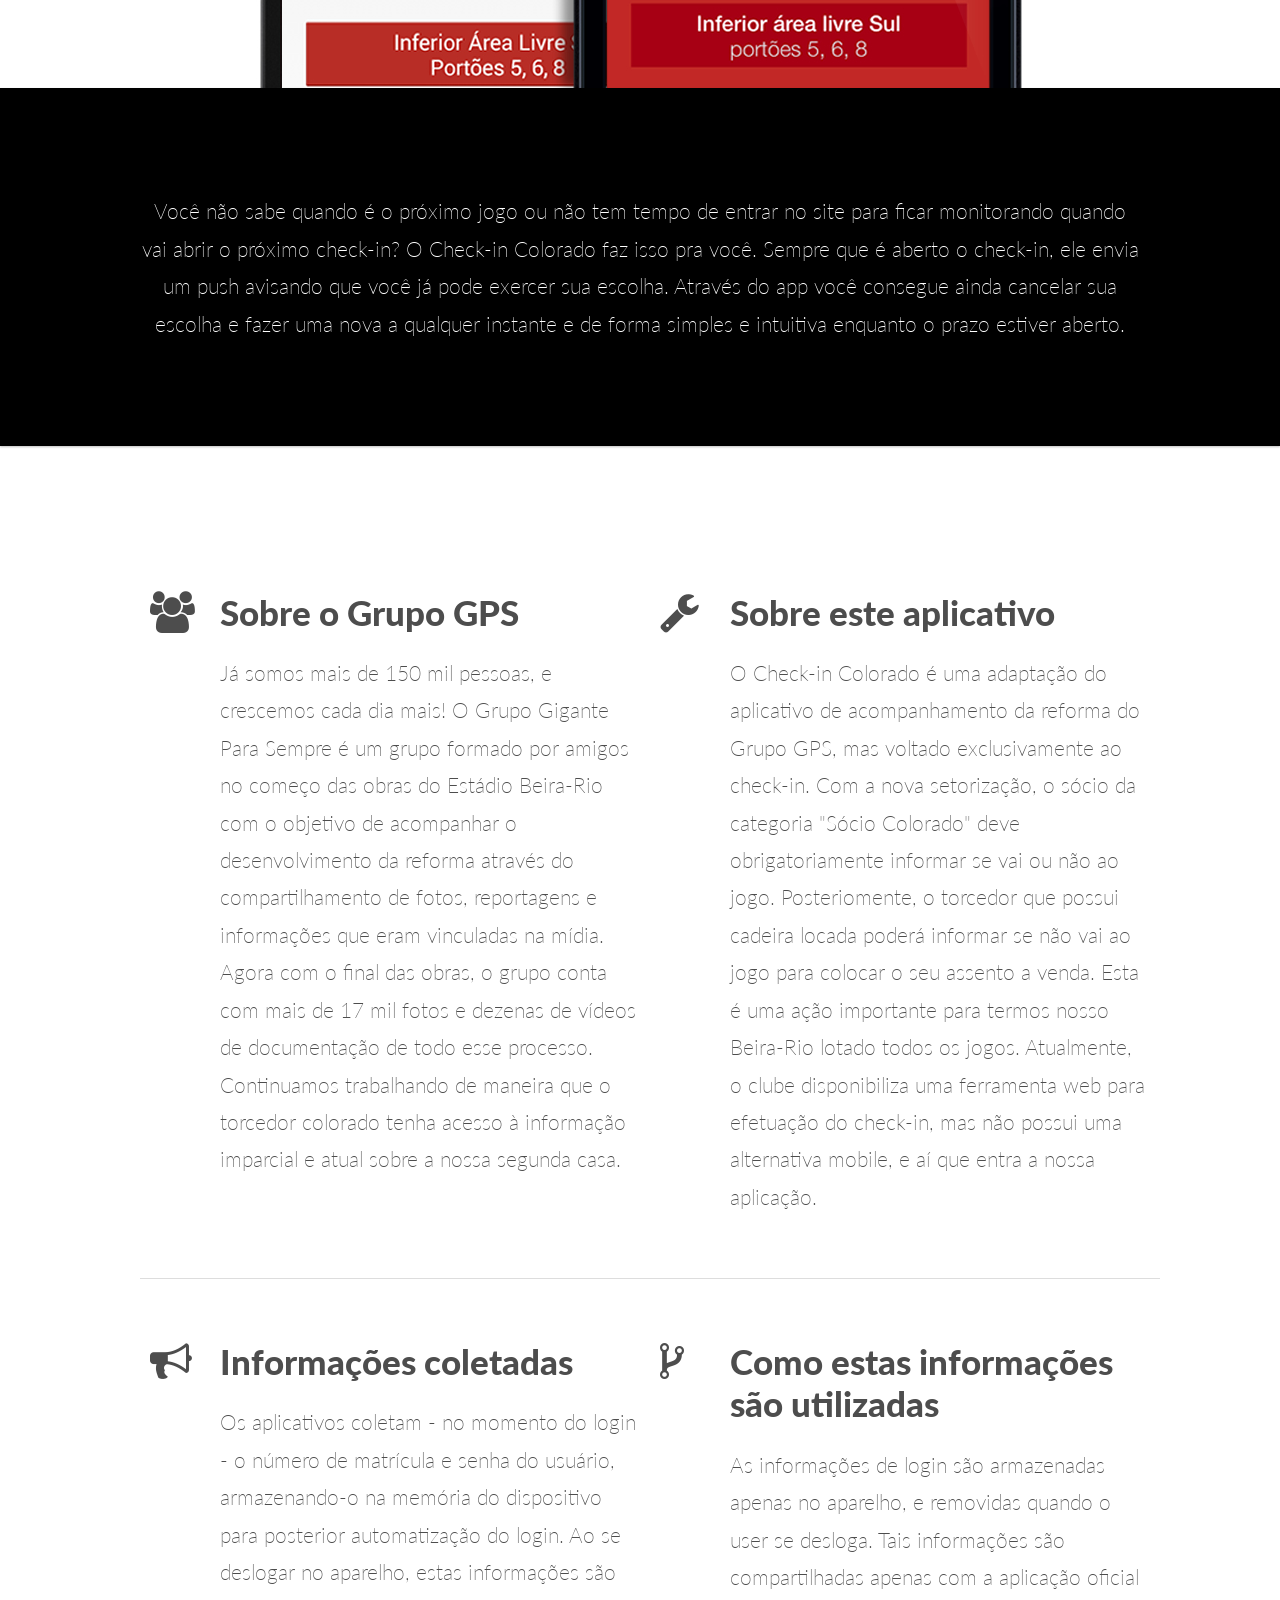
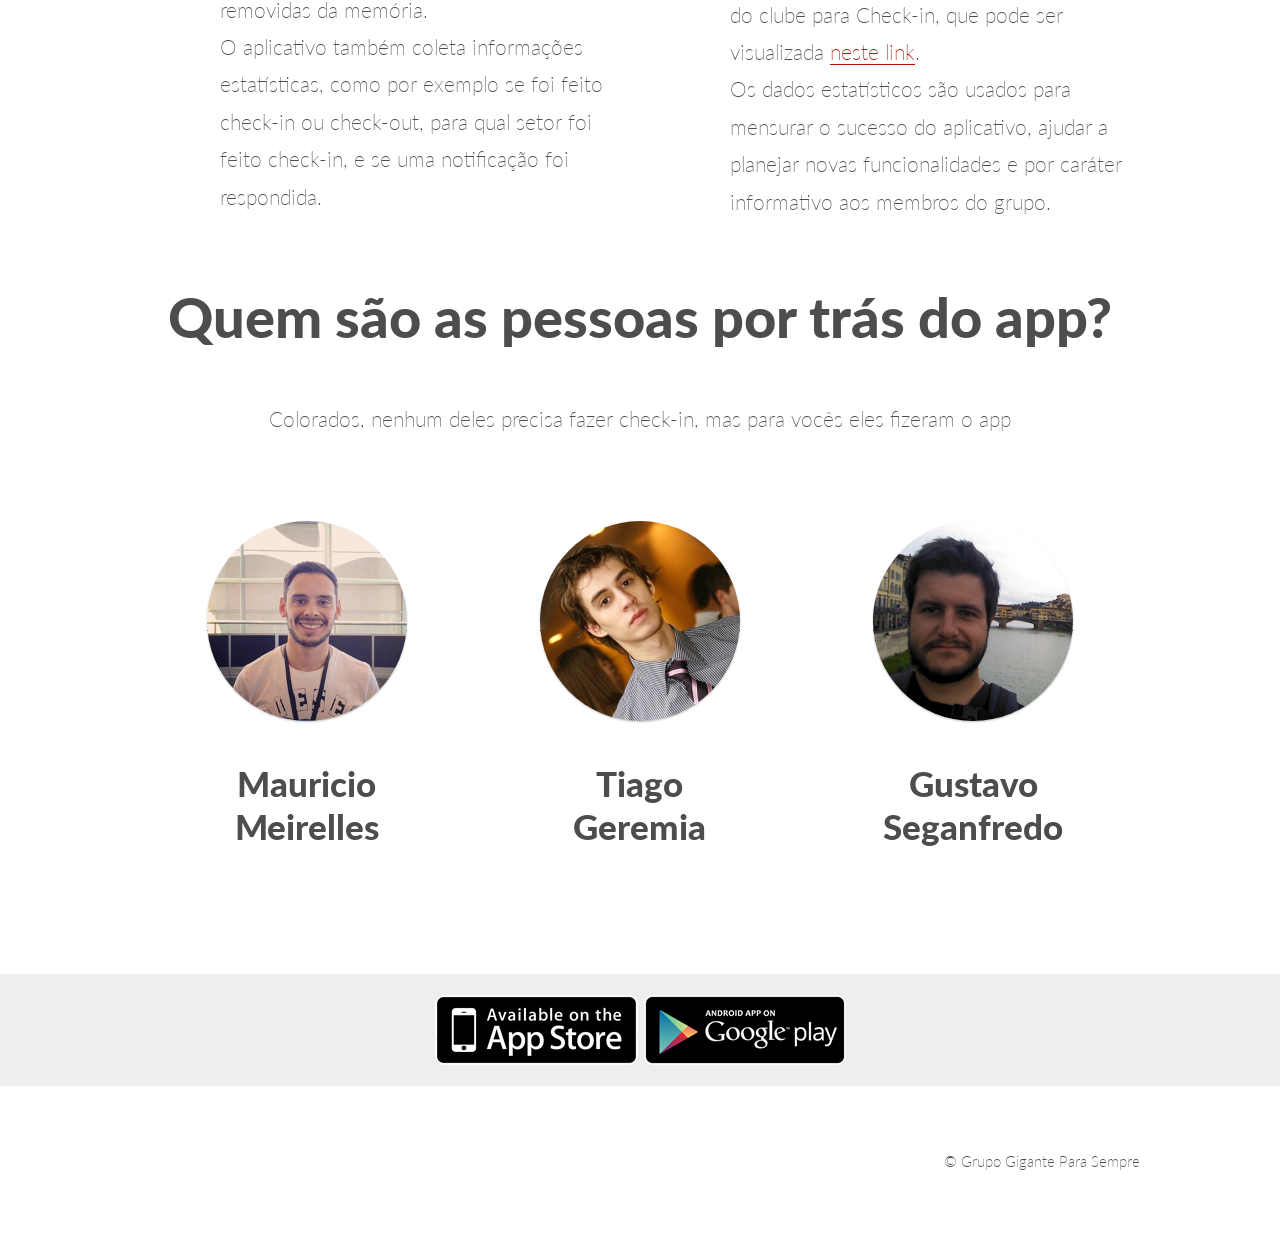
==== commit 500f8e8e: "Alterado plugin do facebook lá em baixo para likebox" ====
--- a/index.html
+++ b/index.html
@@ -177,10 +177,7 @@
         <footer>
             <div class="container">
                 <div class="social-boat" style="margin-bottom:50px">
-                    <div class="facebook">
-                        Siga o Grupo Gigante Para Sempre no Facebook!<br>
-                        <div class="fb-follow" data-href="https://www.facebook.com/BeiraRioGiganteParaSempreSci" data-colorscheme="light" data-layout="standard" data-show-faces="true"></div>
-                    </div>
+                    <div class="fb-like-box" data-href="https://www.facebook.com/BeiraRioGiganteParaSempreSci" data-width="500" data-colorscheme="light" data-show-faces="true" data-header="false" data-stream="false" data-show-border="false"></div>
                 </div>
                 <div id="footer-text" class="small">
                 <p>&copy; Grupo Gigante Para Sempre</p>
--- a/less/master.css
+++ b/less/master.css
@@ -497,7 +497,18 @@
   color: white;
   position: relative;
   background: #000;
+}
+#main-header:after {
+  content: '';
+  display: block;
+  position: absolute;
+  top: 0;
+  right: 0;
+  bottom: 0;
+  left: 0;
   background: url(../images/header-2.jpg) repeat center center;
+  background-size: cover;
+  opacity: .6;
 }
 #main-header .container {
   position: relative;
@@ -571,8 +582,9 @@
   right: 0;
   bottom: 0;
   left: 0;
-  background: url(../images/mid-content.jpg) repeat center center;
-  opacity: .3;
+  background: url(../images/mid-content.jpg) repeat center center fixed;
+  opacity: .5;
+  background-size: cover;
 }
 #summary a,
 .slider a {
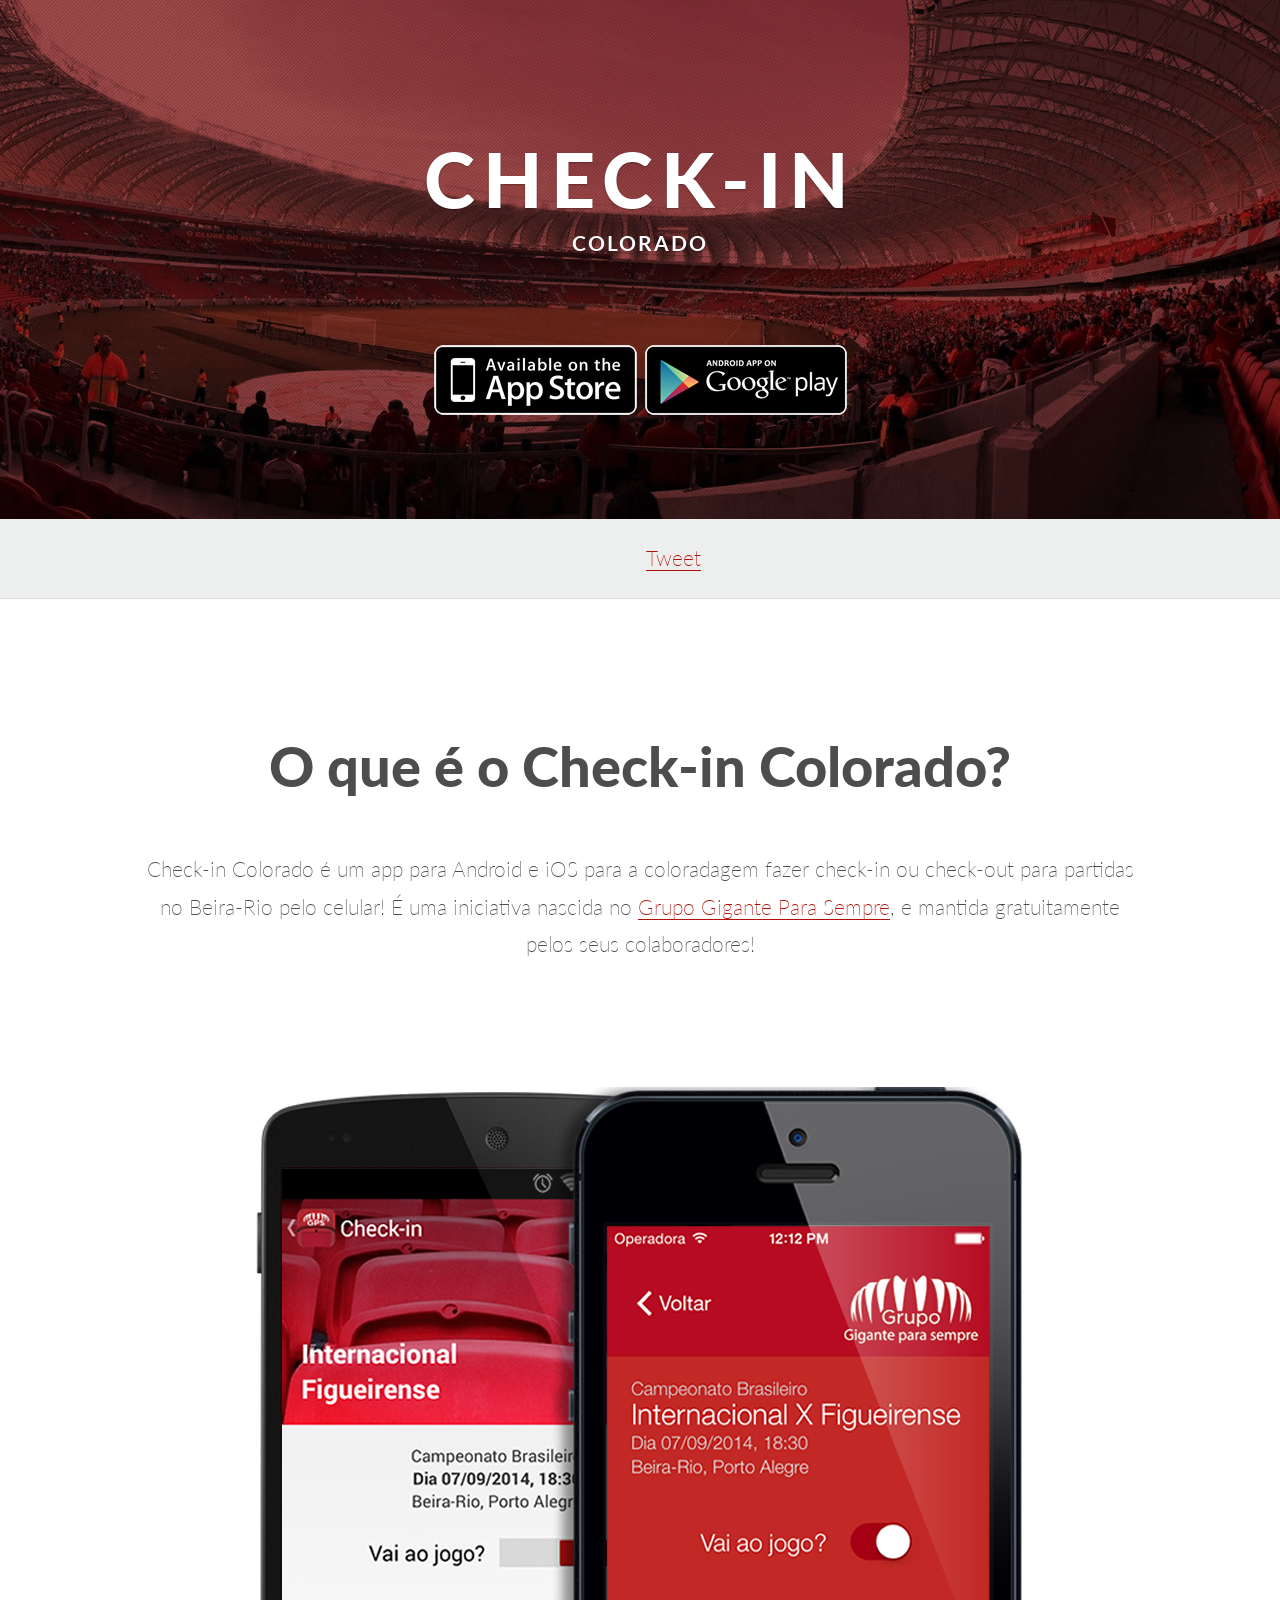
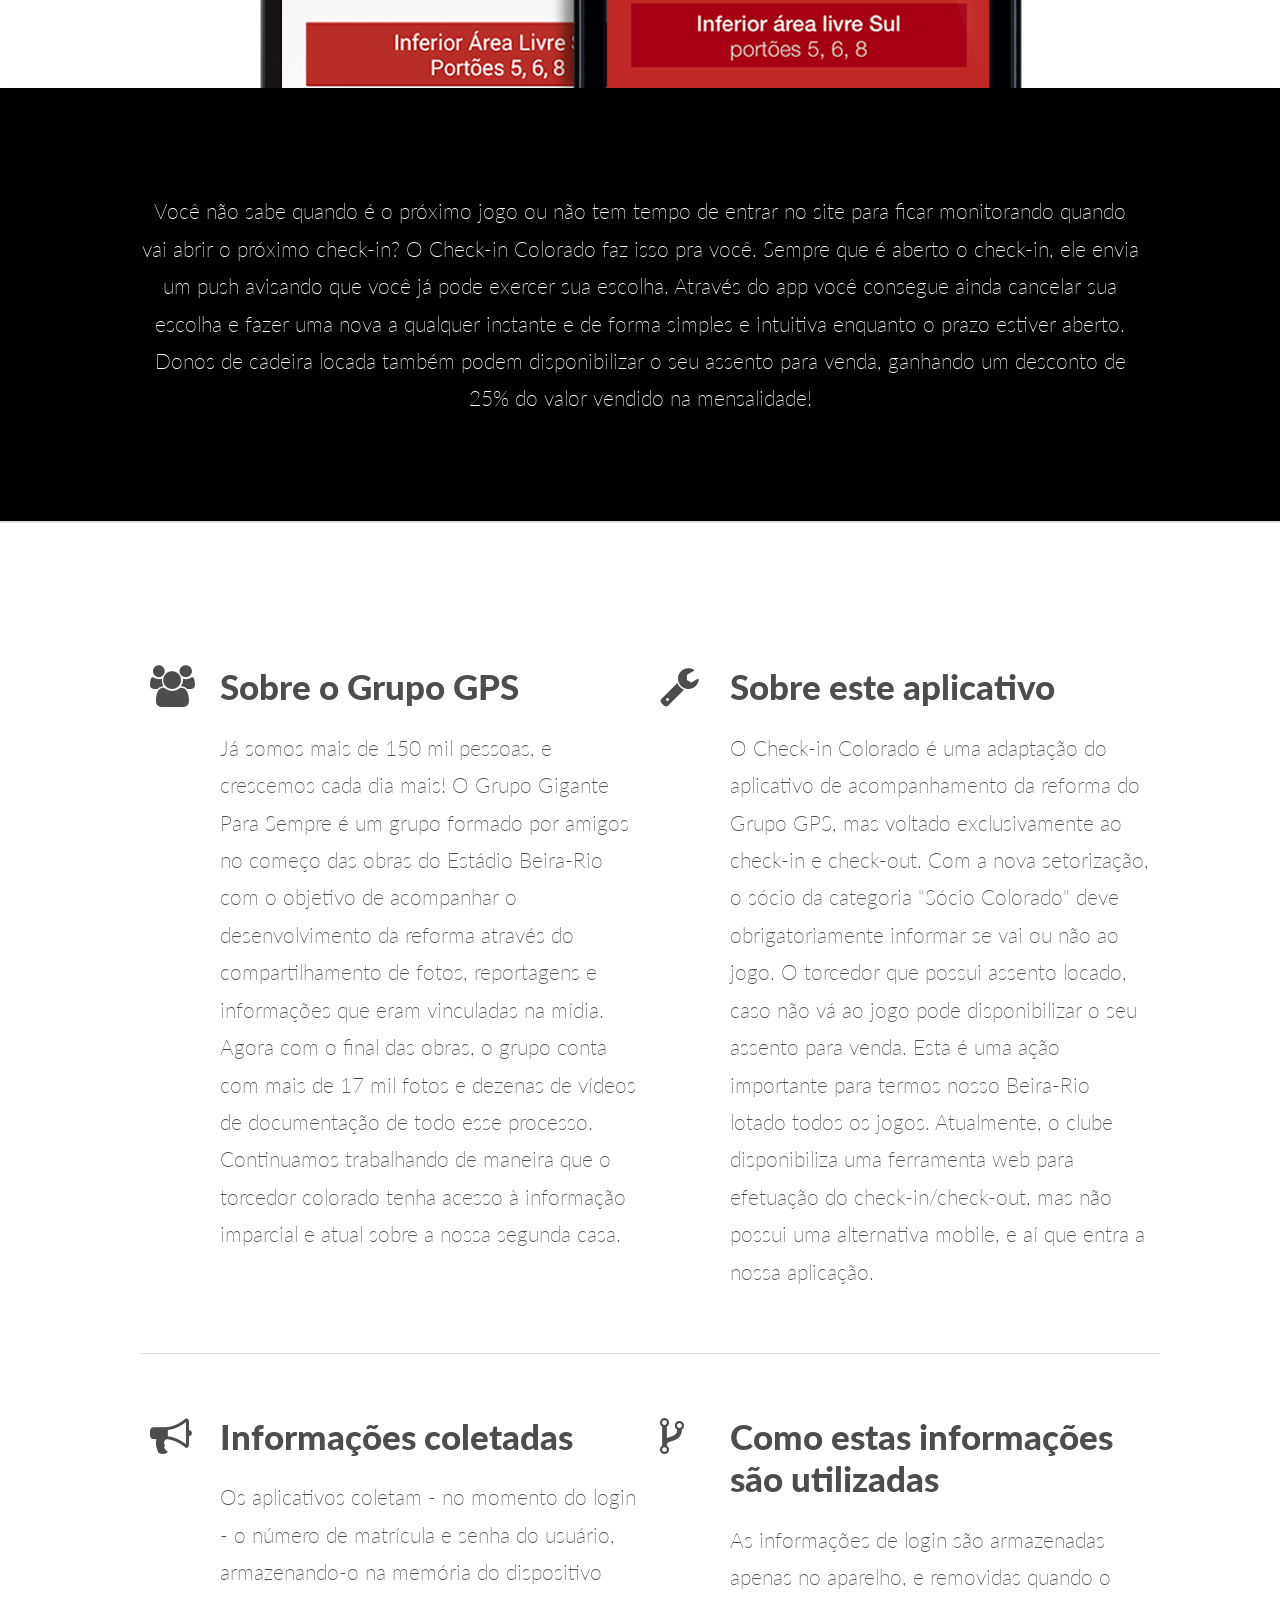
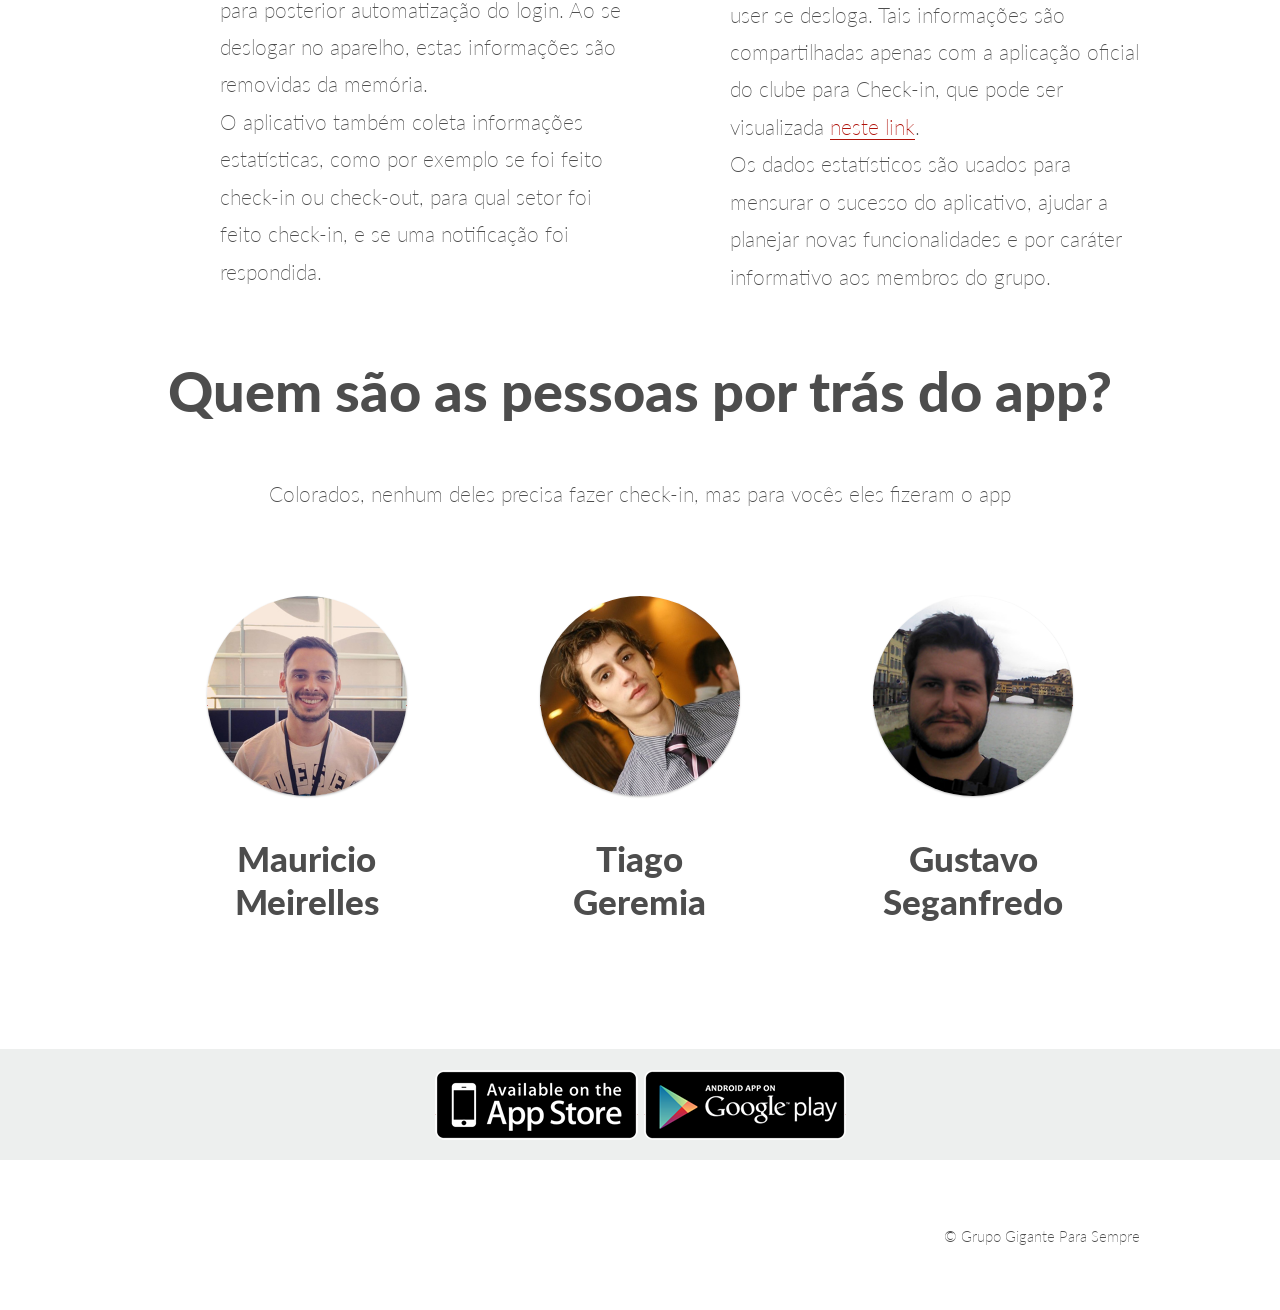
==== commit 3031d6d9: "Adicionadas infos sobre o check-out" ====
--- a/index.html
+++ b/index.html
@@ -95,7 +95,7 @@
         <section id="phones">
             <div class="container">
                 <h2>O que é o Check-in Colorado?</h2>
-                <p>Check-in Colorado é um app para Android e iOS para a coloradagem fazer check-in para partidas no Beira-Rio pelo celular! É uma iniciativa nascida no <a href="http://gpsbr.me" target="__blank">Grupo Gigante Para Sempre</a>, e mantida gratuitamente pelos seus colaboradores!</p>
+                <p>Check-in Colorado é um app para Android e iOS para a coloradagem fazer check-in ou check-out para partidas no Beira-Rio pelo celular! É uma iniciativa nascida no <a href="http://gpsbr.me" target="__blank">Grupo Gigante Para Sempre</a>, e mantida gratuitamente pelos seus colaboradores!</p>
                 <img src="images/cels.jpg"/>
             </div>
         </section>
@@ -103,7 +103,7 @@
         <section id="summary">
             <div class="container">
                 <!-- <h2></h2> -->
-                <p>Você não sabe quando é o próximo jogo ou não tem tempo de entrar no site para ficar monitorando quando vai abrir o próximo check-in? O Check-in Colorado faz isso pra você. Sempre que é aberto o check-in, ele envia um push avisando que você já pode exercer sua escolha. Através do app você consegue ainda cancelar sua escolha e fazer uma nova a qualquer instante e de forma simples e intuitiva enquanto o prazo estiver aberto.</p>
+                <p>Você não sabe quando é o próximo jogo ou não tem tempo de entrar no site para ficar monitorando quando vai abrir o próximo check-in? O Check-in Colorado faz isso pra você. Sempre que é aberto o check-in, ele envia um push avisando que você já pode exercer sua escolha. Através do app você consegue ainda cancelar sua escolha e fazer uma nova a qualquer instante e de forma simples e intuitiva enquanto o prazo estiver aberto. Donos de cadeira locada também podem disponibilizar o seu assento para venda, ganhando um desconto de 25% do valor vendido na mensalidade!</p>
             </div>
         </section>
         
@@ -120,7 +120,7 @@
                         <div class="list-item" id="last-item">
                             <i class="fa fa-wrench fa-2x"></i>
                             <h3>Sobre este aplicativo</h3>
-                            <p>O Check-in Colorado é uma adaptação do aplicativo de acompanhamento da reforma do Grupo GPS, mas voltado exclusivamente ao check-in. Com a nova setorização, o sócio da categoria "Sócio Colorado" deve obrigatoriamente informar se vai ou não ao jogo. Posteriomente, o torcedor que possui cadeira locada poderá informar se não vai ao jogo para colocar o seu assento a venda. Esta é uma ação importante para termos nosso Beira-Rio lotado todos os jogos. Atualmente, o clube disponibiliza uma ferramenta web para efetuação do check-in, mas não possui uma alternativa mobile, e aí que entra a nossa aplicação.</p>
+                            <p>O Check-in Colorado é uma adaptação do aplicativo de acompanhamento da reforma do Grupo GPS, mas voltado exclusivamente ao check-in e check-out. Com a nova setorização, o sócio da categoria "Sócio Colorado" deve obrigatoriamente informar se vai ou não ao jogo. O torcedor que possui assento locado, caso não vá ao jogo pode disponibilizar o seu assento para venda. Esta é uma ação importante para termos nosso Beira-Rio lotado todos os jogos. Atualmente, o clube disponibiliza uma ferramenta web para efetuação do check-in/check-out, mas não possui uma alternativa mobile, e aí que entra a nossa aplicação.</p>
                         </div>
                     </div>
                     <div class="list-row cf">
@@ -208,4 +208,4 @@
 
     </body>
 
-</html>+</html>
